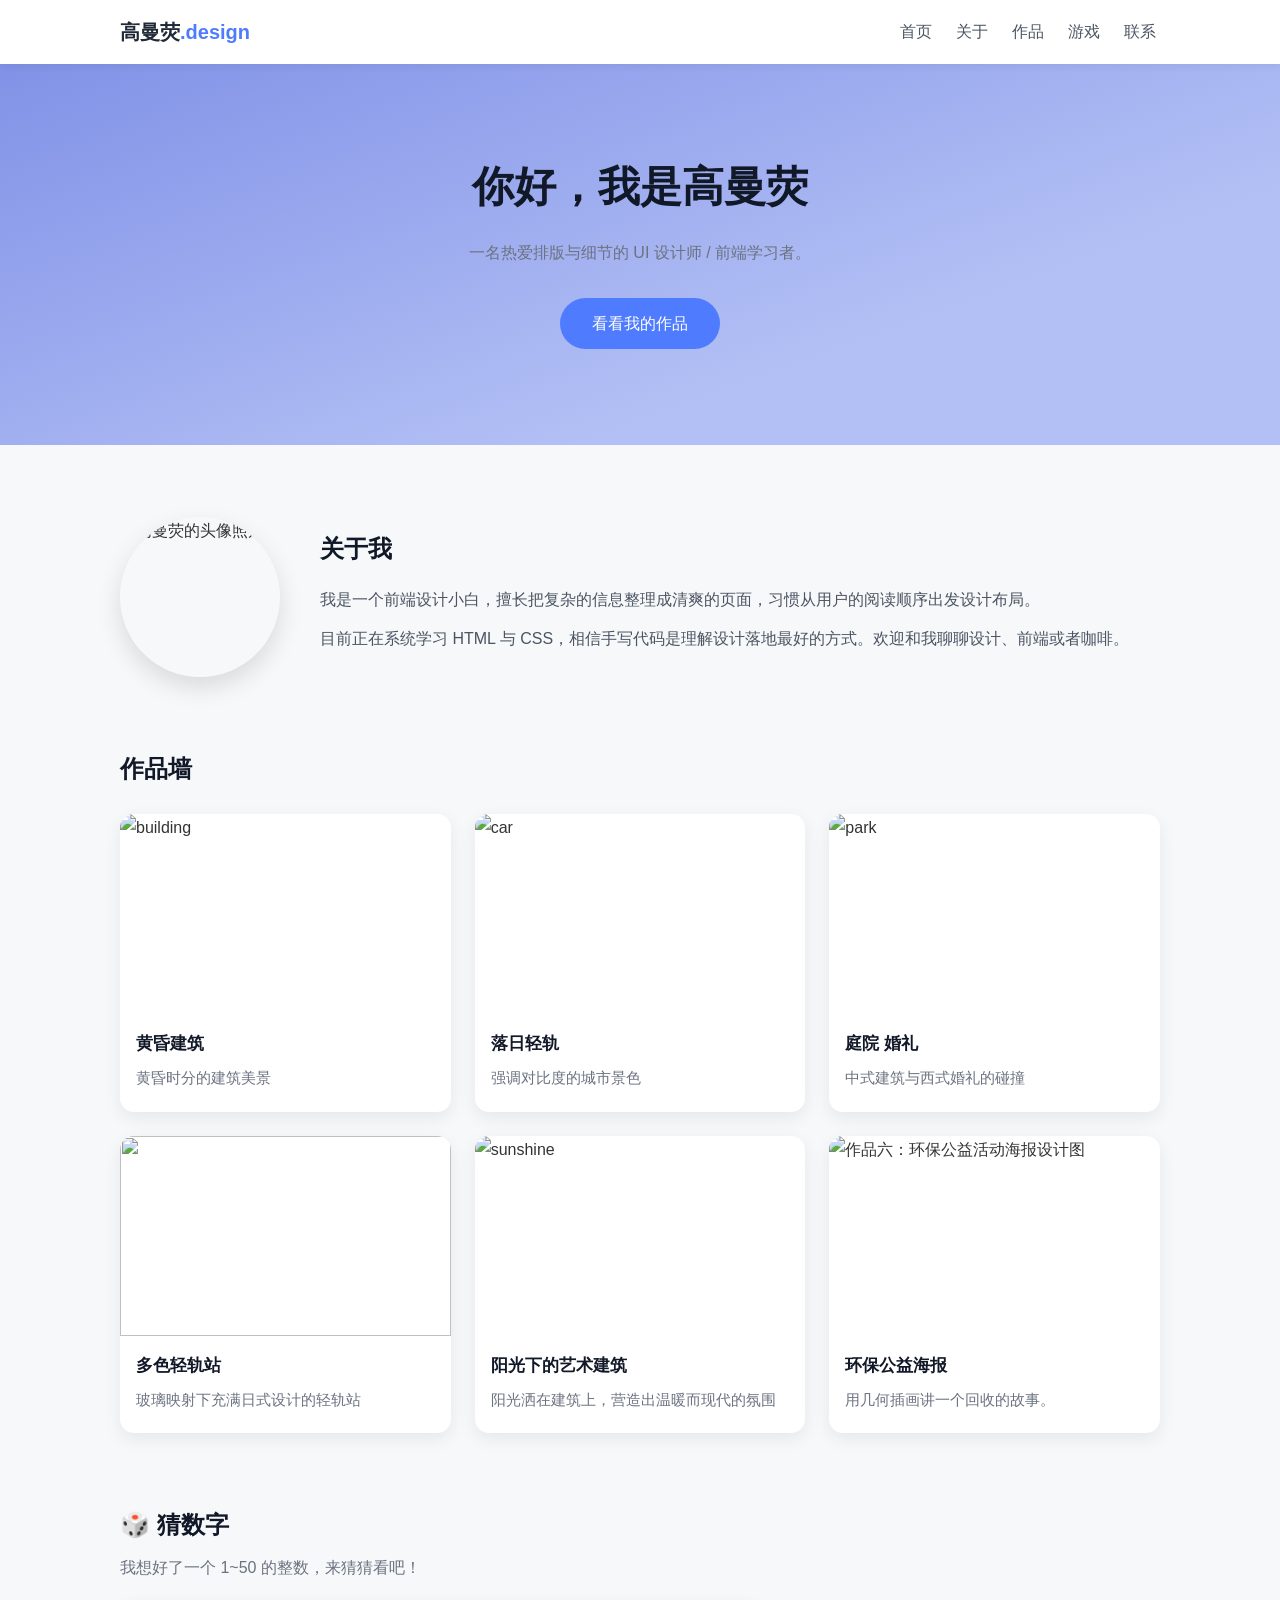
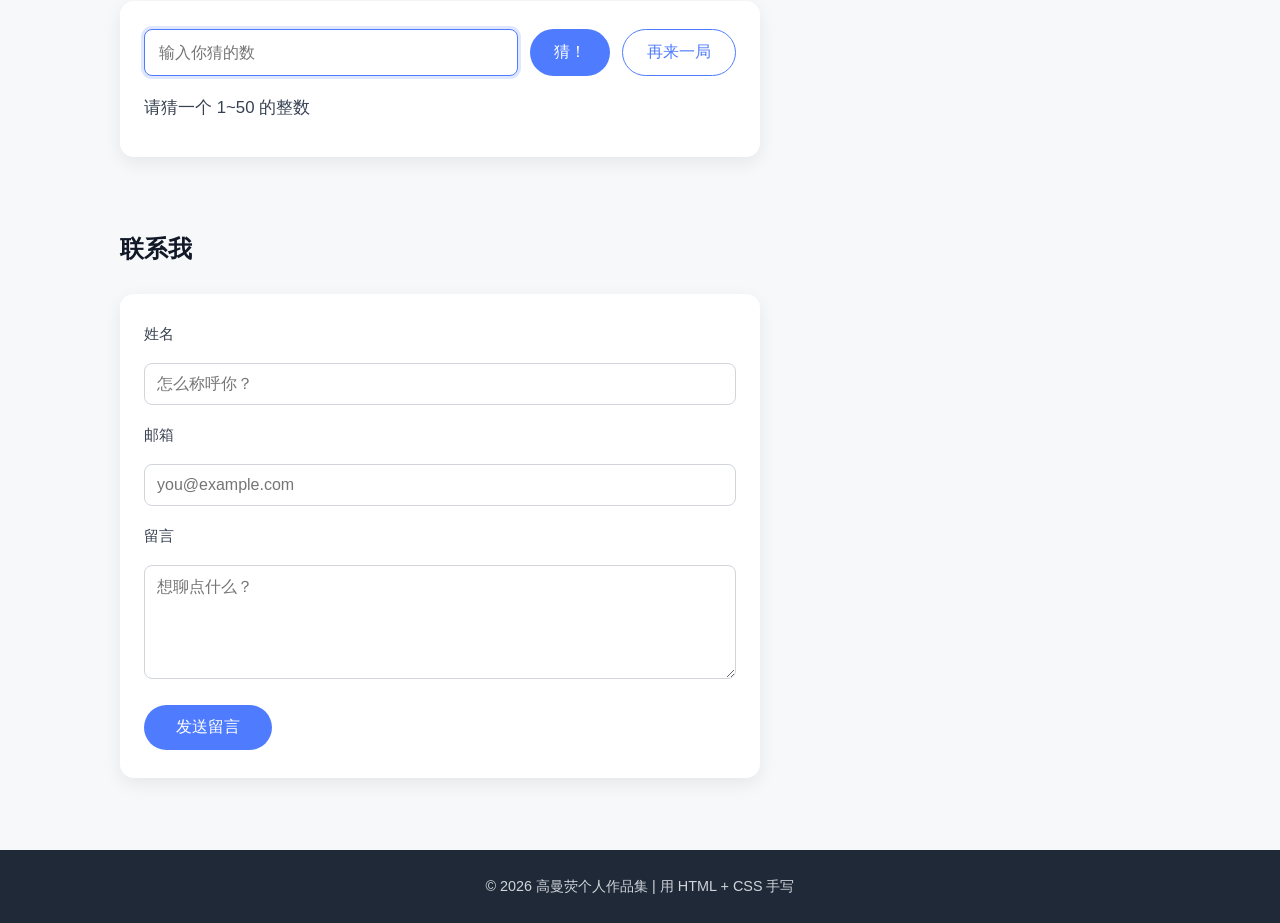
==== index.html @ 04b91e7d "新增猜数游戏" ====
<!DOCTYPE html>
<html lang="zh-CN">
<head>
  <meta charset="UTF-8">
  <meta name="viewport" content="width=device-width, initial-scale=1">
  <title>高曼荧的个人作品集</title>
  <link rel="stylesheet" href="style.css">
</head>
<body>
  <header class="site-header">
    <nav class="nav container">
      <a class="logo" href="#home">高曼荧<span>.design</span></a>

      <ul class="nav-menu">
        <li><a href="#home">首页</a></li>
        <li><a href="#about">关于</a></li>
        <li><a href="#works">作品</a></li>
        <li><a href="#game">游戏</a></li>
        <li><a href="#contact">联系</a></li>
      </ul>
    </nav>
  </header>

  <main>

    <section id="home" class="hero">
      <h1>你好，我是高曼荧</h1>
      <p>一名热爱排版与细节的 UI 设计师 / 前端学习者。</p>
      <a class="btn" href="#works">看看我的作品</a>
    </section>

    <section id="about" class="about container">
      <img class="avatar" src="https://picsum.photos/seed/avatar/320/320" alt="高曼荧的头像照片">
      <article class="about-text">
        <h2>关于我</h2>
        <p>我是一个前端设计小白，擅长把复杂的信息整理成清爽的页面，习惯从用户的阅读顺序出发设计布局。</p>
        <p>目前正在系统学习 HTML 与 CSS，相信手写代码是理解设计落地最好的方式。欢迎和我聊聊设计、前端或者咖啡。</p>
      </article>
    </section>

    <section id="works" class="works container">
      <h2>作品墙</h2>
      <ul class="works-grid">
        <li>
          <article class="card">
            <img src="img/building.jpg" alt="building">
            <h3>黄昏建筑</h3>
            <p>黄昏时分的建筑美景</p>
          </article>
        </li>
        <li>
          <article class="card">
            <img src="img/car.jpg" alt="car">
            <h3>落日轻轨</h3>
            <p>强调对比度的城市景色</p>
          </article>
        </li>
        <li>
          <article class="card">
            <img src="img/park.jpg" alt="park">
            <h3>庭院 婚礼</h3>
            <p>中式建筑与西式婚礼的碰撞</p>
          </article>
        </li>
        <li>
          <article class="card">
            <img src="img/station.jpg" alt="">
            <h3>多色轻轨站</h3>
            <p>玻璃映射下充满日式设计的轻轨站</p>
          </article>
        </li>
        <li>
          <article class="card">
            <img src="img/sunshine.jpg" alt="sunshine">
            <h3>阳光下的艺术建筑</h3>
            <p>阳光洒在建筑上，营造出温暖而现代的氛围</p>
          </article>
        </li>
        <li>
          <article class="card">
            <img src="https://picsum.photos/seed/works6/600/400" alt="作品六：环保公益活动海报设计图">
            <h3>环保公益海报</h3>
            <p>用几何插画讲一个回收的故事。</p>
          </article>
        </li>
      </ul>
    </section>


    <section id="game" class="game container">
      <h2>🎲 猜数字</h2>
      <p class="game-desc">我想好了一个 1~50 的整数，来猜猜看吧！</p>
      <div class="game-box">
        <div class="game-input-row">
          <input id="guess" type="number" min="1" max="50" placeholder="输入你猜的数">
          <button id="btn" class="btn" type="button">猜！</button>
          <button id="reset" class="btn btn-ghost" type="button">再来一局</button>
        </div>
        <p id="msg" class="game-msg">请猜一个 1~50 的整数</p>
        <p id="tries" class="game-tries"></p>
      </div>
    </section>

    <section id="contact" class="contact container">
      <h2>联系我</h2>
      <form class="contact-form" action="#" method="post">
        <div class="form-item">
          <label for="name">姓名</label>
          <input type="text" id="name" name="name" placeholder="怎么称呼你？">
        </div>
        <div class="form-item">
          <label for="email">邮箱</label>
          <input type="email" id="email" name="email" placeholder="you@example.com">
        </div>
        <div class="form-item">
          <label for="message">留言</label>
          <textarea id="message" name="message" rows="5" placeholder="想聊点什么？"></textarea>
        </div>
        <button type="submit" class="btn">发送留言</button>
      </form>
    </section>

  </main>
  <footer class="site-footer">
    <p>© 2026 高曼荧个人作品集 | 用 HTML + CSS 手写</p>
  </footer>


  <script>
    (function () {
      const guessEl = document.getElementById("guess");
      const btn = document.getElementById("btn");
      const resetBtn = document.getElementById("reset");
      const msgEl = document.getElementById("msg");
      const triesEl = document.getElementById("tries");

      let answer, tries, gameOver;

      function newGame() {
        answer = Math.floor(Math.random() * 50) + 1;
        tries = 0;
        gameOver = false;
        msgEl.textContent = "请猜一个 1~50 的整数";
        msgEl.className = "game-msg";
        triesEl.textContent = "";
        guessEl.value = "";
        guessEl.disabled = false;
        btn.disabled = false;
        guessEl.focus();
      }

      function check() {
        if (gameOver) return;
        const raw = guessEl.value.trim();
        const guess = Number(raw);
        if (raw === "" || !Number.isInteger(guess) || guess < 1 || guess > 50) {
          msgEl.textContent = "⚠️ 请输入 1~50 的整数哦";
          msgEl.className = "game-msg is-warn";
          return;
        }
        tries++;
        if (guess === answer) {
          msgEl.textContent = `🎉 猜对了！答案就是 ${answer}，共用 ${tries} 次`;
          msgEl.className = "game-msg is-win";
          gameOver = true;
          guessEl.disabled = true;
          btn.disabled = true;
        } else if (guess > answer) {
          msgEl.textContent = "大了，往小猜 👇";
          msgEl.className = "game-msg";
        } else {
          msgEl.textContent = "小了，往大猜 👆";
          msgEl.className = "game-msg";
        }
        triesEl.textContent = `已猜 ${tries} 次`;
        guessEl.select();
      }

      btn.addEventListener("click", check);
      resetBtn.addEventListener("click", newGame);
      guessEl.addEventListener("keydown", (e) => {
        if (e.key === "Enter") check();
      });

      newGame();
    })();
  </script>

</body>
</html>
---- style.css ----
* {
  margin: 0;
  padding: 0;
  box-sizing: border-box;
}

html {
  scroll-behavior: smooth;
  scroll-padding-top: 76px;
}

body {
  font-family: "PingFang SC", "Microsoft YaHei", sans-serif;
  line-height: 1.7;
  color: #333;
  background: #f7f8fa;
  overflow-x: hidden;
}

img {
  max-width: 100%;
  display: block;
}

ul {
  list-style: none;
}

a {
  color: inherit;
  text-decoration: none;
}

.container {
  max-width: 1080px;
  margin: 0 auto;
  padding: 0 20px;
}

.site-header {
  position: sticky;
  top: 0;
  z-index: 10;
  background: #fff;
  box-shadow: 0 2px 8px rgba(0, 0, 0, 0.06);
}

.nav {
  display: flex;
  justify-content: space-between;
  align-items: center;
  min-height: 64px;
  gap: 16px;
  flex-wrap: wrap;
}

.logo {
  font-size: 1.25rem;
  font-weight: 700;
  color: #1f2937;
}

.logo span {
  color: #4f7cff;
}

.nav-menu {
  display: flex;
  flex-wrap: wrap;
  gap: 16px;
}

.nav-menu a {
  display: inline-block;
  padding: 6px 4px;
  color: #4b5563;
  transition: color 0.25s ease;
}

.nav-menu a:hover,
.nav-menu a:focus-visible {
  color: #4f7cff;
}

.hero {
  text-align: center;
  padding: 88px 20px 96px;
  background: linear-gradient(160deg, #8192e7 0%, #b3c0f5 70%);
}

.hero h1 {
  font-size: 2rem;
  color: #111827;
  margin-bottom: 16px;
}

.hero p {
  color: #6b7280;
  margin-bottom: 32px;
}

.btn {
  display: inline-block;
  padding: 12px 32px;
  border: 0;
  border-radius: 999px;
  background: #4f7cff;
  color: #fff;
  font-size: 1rem;
  cursor: pointer;
  transition: background-color 0.25s ease, transform 0.25s ease;
}

.btn:hover {
  background: #3b63e8;
  transform: translateY(-2px);
}

.about {
  display: flex;
  flex-direction: column; 
  align-items: center;
  gap: 28px;
  padding-top: 72px;
  padding-bottom: 24px;
}

.avatar {
  width: 160px;
  height: 160px;
  border-radius: 50%;
  object-fit: cover;
  box-shadow: 0 10px 24px rgba(0, 0, 0, 0.12);
}

.about-text h2 {
  font-size: 1.5rem;
  margin-bottom: 16px;
  color: #111827;
}

.about-text p {
  color: #4b5563;
  margin-bottom: 12px;
}

.works {
  padding-top: 48px;
  padding-bottom: 24px;
}

.works h2 {
  font-size: 1.5rem;
  margin-bottom: 24px;
  color: #111827;
}

.works-grid {
  display: grid;
  grid-template-columns: 1fr;
  gap: 24px;
}

.card {
  background: #fff;
  border-radius: 14px;
  overflow: hidden;
  box-shadow: 0 6px 18px rgba(0, 0, 0, 0.07);
  transition: transform 0.25s ease, box-shadow 0.25s ease;
}

.card:hover {
  transform: translateY(-4px);
  box-shadow: 0 14px 28px rgba(0, 0, 0, 0.12);
}

.card img {
  width: 100%;
  height: 200px;
  object-fit: cover;
}

.card h3 {
  font-size: 1.05rem;
  margin: 16px 16px 8px;
  color: #111827;
}

.card p {
  margin: 0 16px 20px;
  font-size: 0.925rem;
  color: #6b7280;
}

body.greeting-page {
  background-color: #f0f4f8;
  font-family: "Microsoft YaHei", sans-serif; 
  display: flex;             
  justify-content: center;   
  align-items: center;       
  height: 100vh;             
  margin: 0;                 
}

.greeting-container {
  background-color: transparent; 
  padding: 20px; 
  box-shadow: none;  
  text-align: center; 
  display: flex;
  flex-direction: column;
  align-items: center;
  width: 90%; 
  max-width: 500px; 
}

#greeting {
  color: #2c3e50;
  font-size: 32px;
  margin: 0 0 16px 0;       
}

#tip {
  color: #606f7b;
  font-size: 18px;
  margin: 0 0 30px 0; 
  padding: 10px 20px;
  background-color: #f8fafc;
  border-radius: 8px;
}

.jump-btn {
  display: inline-block;
  background-color: #3b82f6; 
  color: #ffffff;
  text-decoration: none;    
  font-size: 16px;
  padding: 12px 28px;
  border-radius: 30px;       
  transition: all 0.3s ease;
  box-shadow: 0 4px 12px rgba(59, 130, 246, 0.3);
}

.jump-btn:hover {
  background-color: #2563eb;
  transform: translateY(-2px); 
  box-shadow: 0 6px 16px rgba(59, 130, 246, 0.4);
}

@media (min-width: 640px) {
  .works-grid {
    grid-template-columns: repeat(2, 1fr);
  }

  .about {
    flex-direction: row;
    text-align: left;
    gap: 40px;
  }

  .hero h1 {
    font-size: 2.6rem;
  }
}

@media (min-width: 960px) {
  .works-grid {
    grid-template-columns: repeat(3, 1fr);
  }
}

.contact {
  padding-top: 48px;
  padding-bottom: 72px;
}

.contact h2 {
  font-size: 1.5rem;
  margin-bottom: 24px;
  color: #111827;
}

.contact-form {
  max-width: 640px;
  background: #fff;
  padding: 28px 24px;
  border-radius: 14px;
  box-shadow: 0 6px 18px rgba(0, 0, 0, 0.07);
}

.form-item {
  margin-bottom: 18px;
}

.form-item label {
  display: block;
  margin-bottom: 16px;
  font-size: 0.925rem;
  color: #374151;
}

.form-item input,
.form-item textarea {
  width: 100%;
  padding: 11px 12px;
  border: 1px solid #d1d5db;
  border-radius: 8px;
  font-size: 1rem;
  font-family: inherit;
  color: #111827;
  background: #fff;
}

.form-item input:focus,
.form-item textarea:focus {
  outline: none;
  border-color: #4f7cff;
  box-shadow: 0 0 0 3px rgba(79, 124, 255, 0.18);
}

.site-footer {
  background: #1f2937;
  color: #d1d5db;
  text-align: center;
  padding: 24px 20px;
  font-size: 0.9rem;
}

/* ---------- 猜数字游戏 ---------- */
.game {
  padding-top: 48px;
  padding-bottom: 24px;
}

.game h2 {
  font-size: 1.5rem;
  margin-bottom: 8px;
  color: #111827;
}

.game-desc {
  color: #6b7280;
  margin-bottom: 20px;
}

.game-box {
  max-width: 640px;
  background: #fff;
  padding: 28px 24px;
  border-radius: 14px;
  box-shadow: 0 6px 18px rgba(0, 0, 0, 0.07);
}

.game-input-row {
  display: flex;
  flex-wrap: wrap;
  gap: 12px;
}

#guess {
  flex: 1 1 180px;
  padding: 12px 14px;
  border: 1px solid #d1d5db;
  border-radius: 8px;
  font-size: 1rem;
  font-family: inherit;
  color: #111827;
  background: #fff;
}

#guess:focus {
  outline: none;
  border-color: #4f7cff;
  box-shadow: 0 0 0 3px rgba(79, 124, 255, 0.18);
}

#guess:disabled {
  background: #f3f4f6;
  color: #9ca3af;
}

.game .btn {
  padding: 12px 24px;
}

.btn-ghost {
  background: #fff;
  color: #4f7cff;
  border: 1px solid #4f7cff;
}

.btn-ghost:hover {
  background: #eef2ff;
  color: #3b63e8;
}

.btn:disabled {
  opacity: 0.5;
  cursor: not-allowed;
  transform: none;
}

.game-msg {
  margin-top: 18px;
  font-size: 1.05rem;
  color: #374151;
}

.game-msg.is-win {
  color: #16a34a;
  font-weight: 700;
}

.game-msg.is-warn {
  color: #d97706;
}

.game-tries {
  margin-top: 6px;
  font-size: 0.9rem;
  color: #9ca3af;
}

/* ---------- 隐藏数字输入框的上下箭头 ---------- */
#guess::-webkit-outer-spin-button,
#guess::-webkit-inner-spin-button {
  -webkit-appearance: none;
  margin: 0;
}

#guess {
  -moz-appearance: textfield;
  appearance: textfield;
}
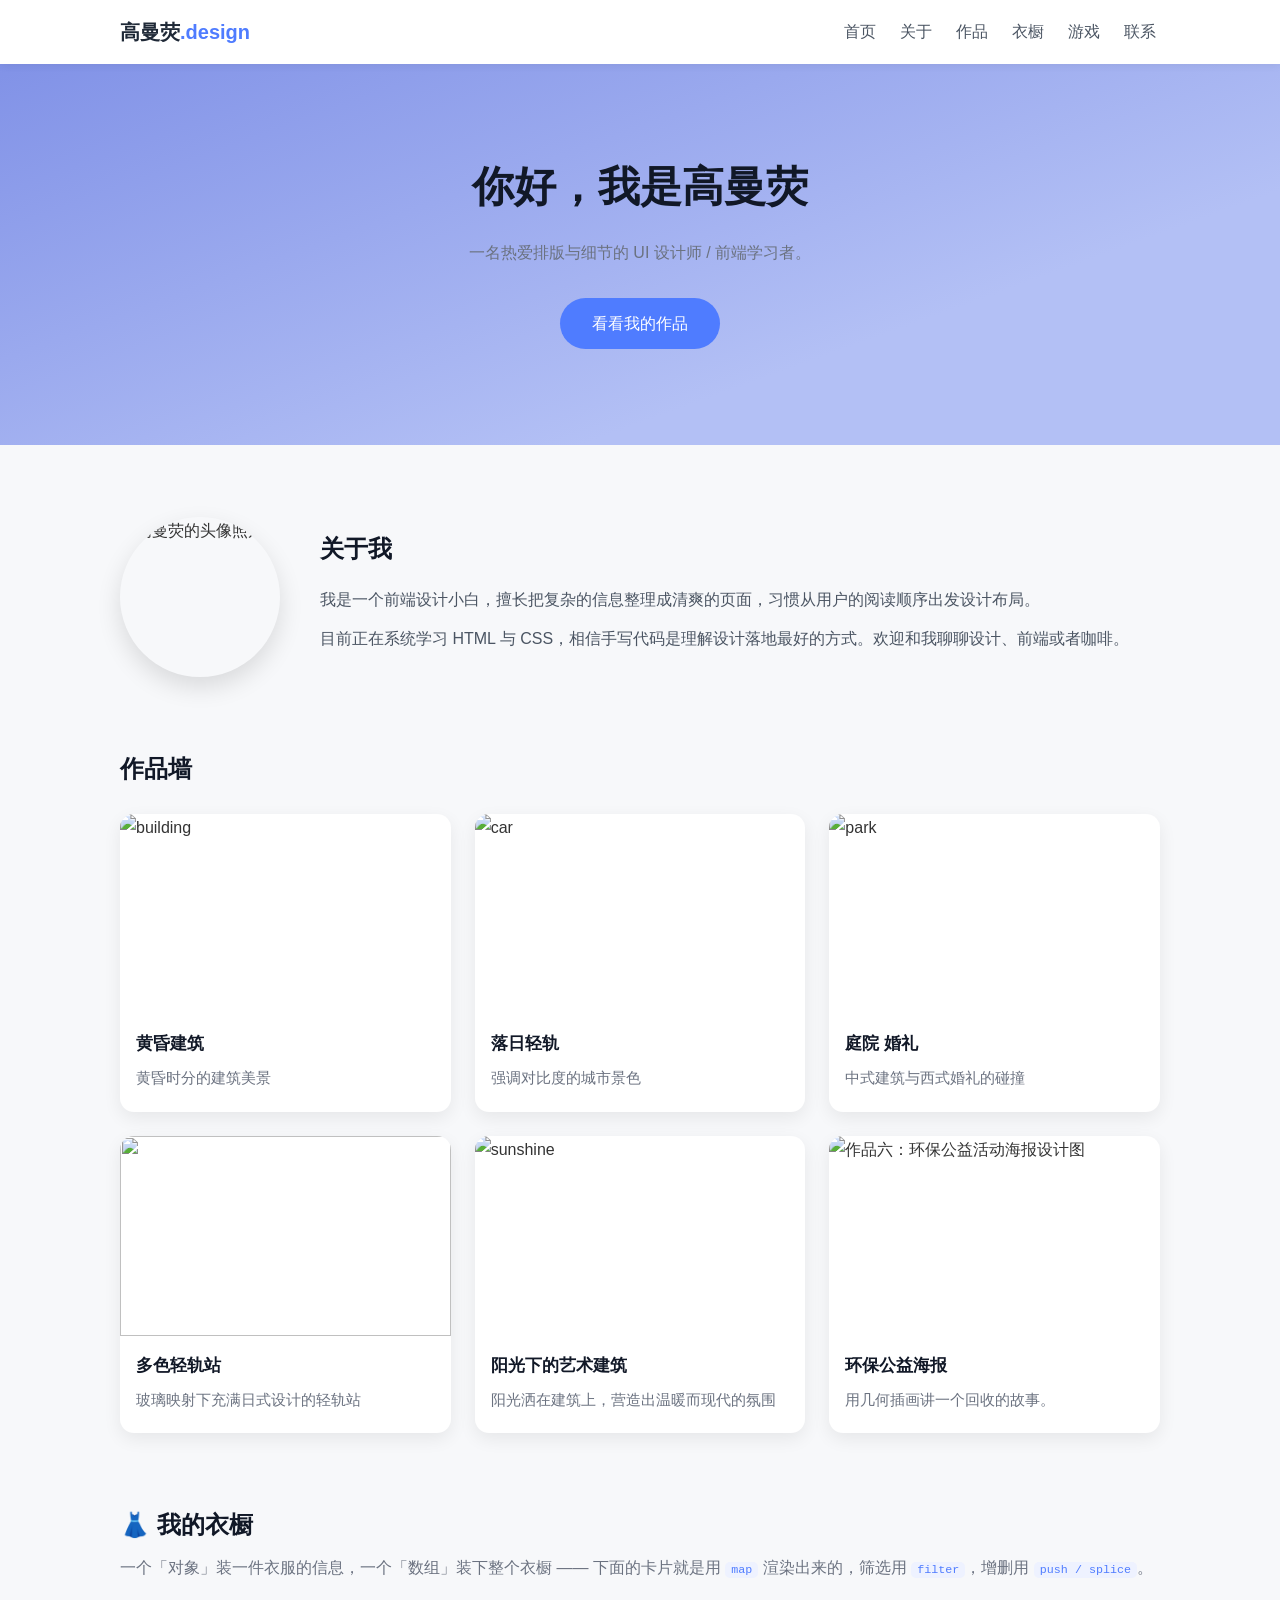
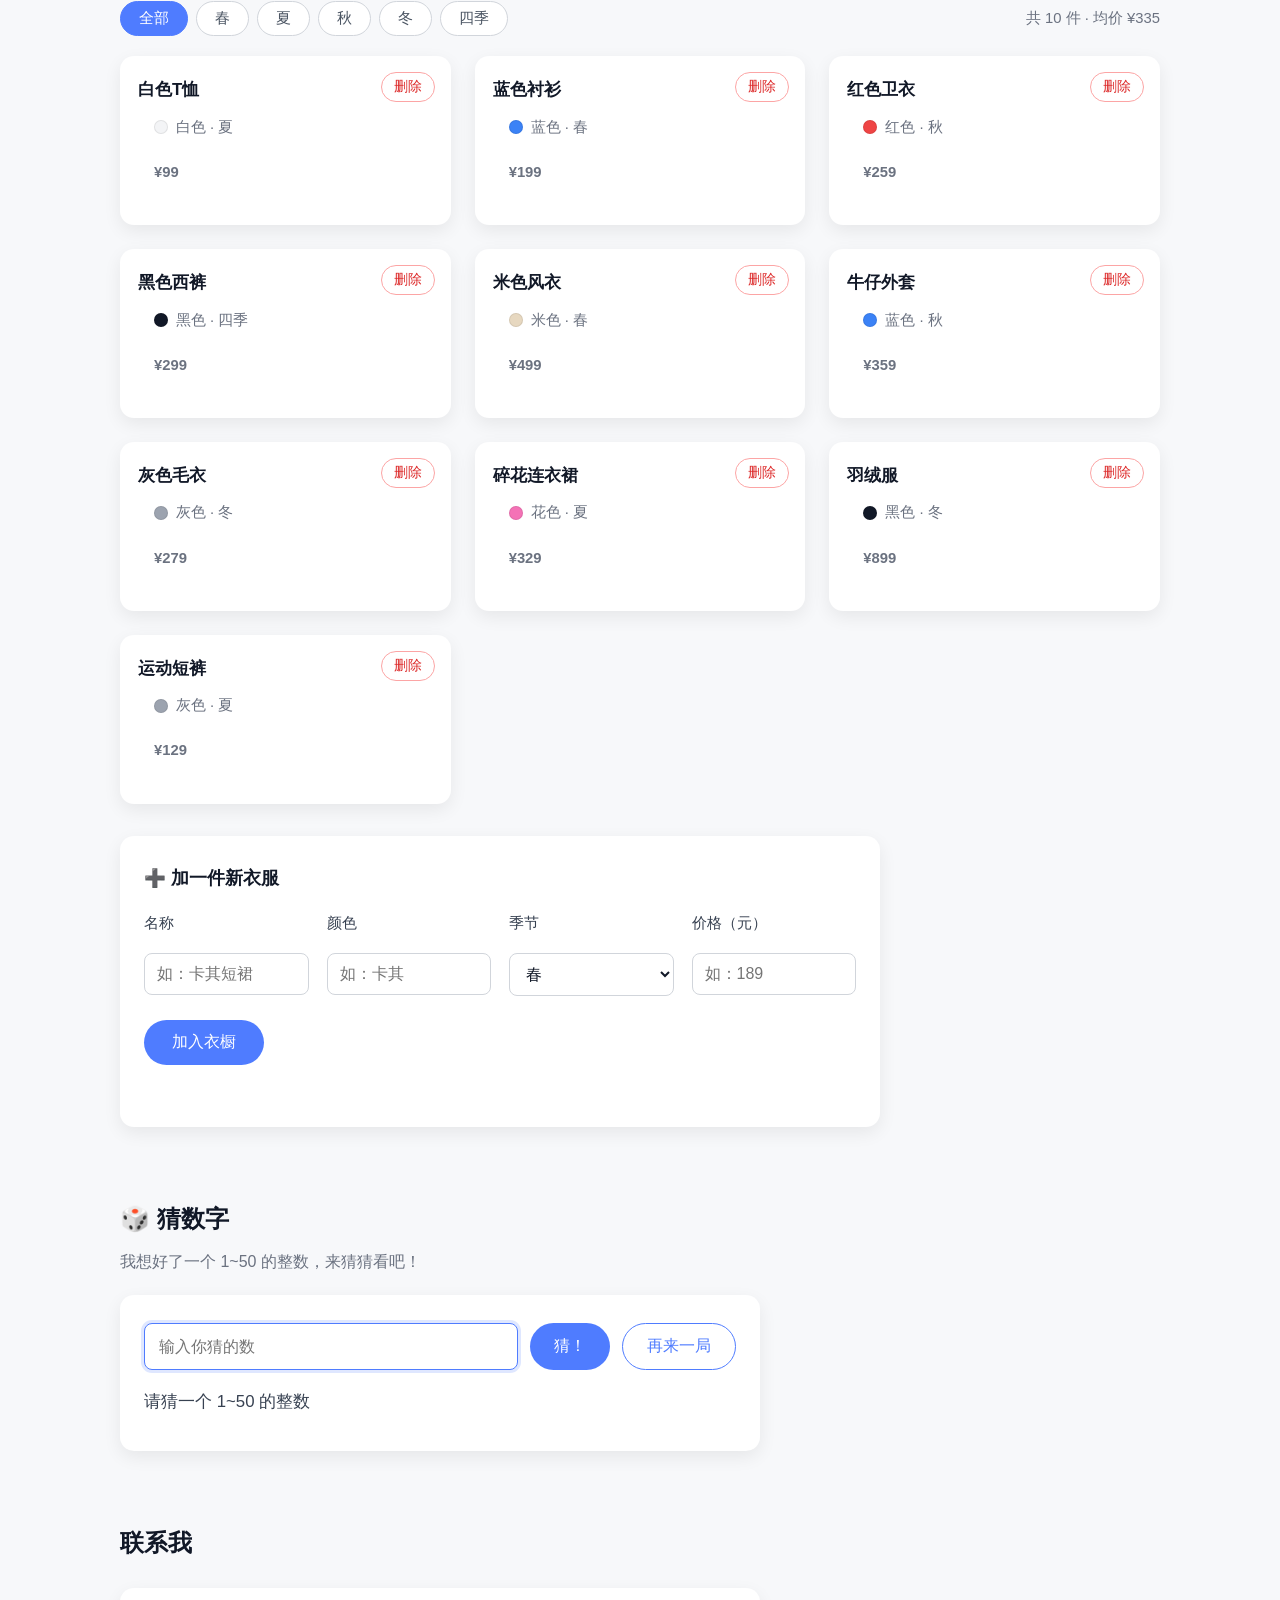
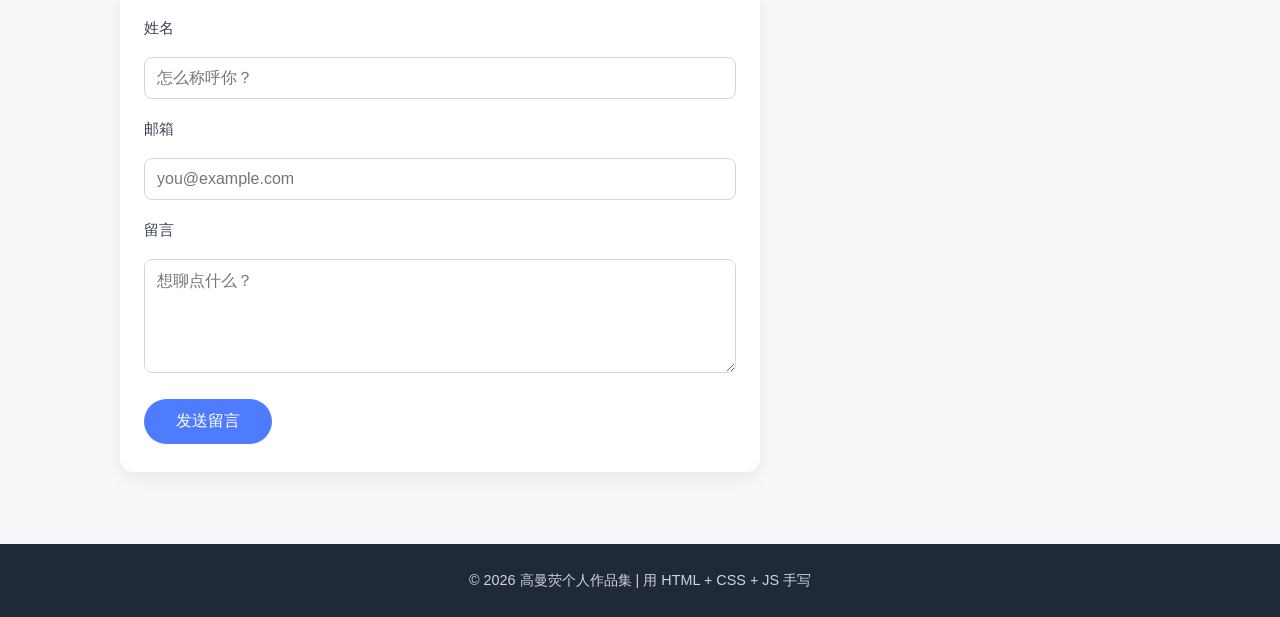
==== commit 69e05b1d: "第15天：新增基于数组知识的衣橱管理" ====
--- a/index.html
+++ b/index.html
@@ -15,6 +15,7 @@
         <li><a href="#home">首页</a></li>
         <li><a href="#about">关于</a></li>
         <li><a href="#works">作品</a></li>
+        <li><a href="#wardrobe">衣橱</a></li>
         <li><a href="#game">游戏</a></li>
         <li><a href="#contact">联系</a></li>
       </ul>
@@ -86,6 +87,62 @@
       </ul>
     </section>
 
+    <section id="wardrobe" class="wardrobe container">
+      <h2>👗 我的衣橱</h2>
+      <p class="wardrobe-desc">
+        一个「对象」装一件衣服的信息，一个「数组」装下整个衣橱 —— 下面的卡片就是用
+        <code>map</code> 渲染出来的，筛选用 <code>filter</code>，增删用 <code>push / splice</code>。
+      </p>
+
+      <!-- 筛选按钮（filter） -->
+      <div class="wardrobe-toolbar">
+        <div class="wardrobe-filters" id="wardrobeFilters">
+          <button class="chip is-active" type="button" data-season="全部">全部</button>
+          <button class="chip" type="button" data-season="春">春</button>
+          <button class="chip" type="button" data-season="夏">夏</button>
+          <button class="chip" type="button" data-season="秋">秋</button>
+          <button class="chip" type="button" data-season="冬">冬</button>
+          <button class="chip" type="button" data-season="四季">四季</button>
+        </div>
+        <p class="wardrobe-stats" id="wardrobeStats"></p>
+      </div>
+
+      <!-- 衣服卡片（map 渲染） -->
+      <ul class="wardrobe-grid" id="wardrobeGrid"></ul>
+
+      <!-- 新增衣服（push） -->
+      <form class="wardrobe-form" id="wardrobeForm">
+        <h3>➕ 加一件新衣服</h3>
+        <div class="wardrobe-form-row">
+          <div class="form-item">
+            <label for="clothName">名称</label>
+            <input type="text" id="clothName" placeholder="如：卡其短裙" required>
+          </div>
+          <div class="form-item">
+            <label for="clothColor">颜色</label>
+            <input type="text" id="clothColor" placeholder="如：卡其" required>
+          </div>
+          <div class="form-item">
+            <label for="clothSeason">季节</label>
+            <select id="clothSeason">
+              <option value="春">春</option>
+              <option value="夏">夏</option>
+              <option value="秋">秋</option>
+              <option value="冬">冬</option>
+              <option value="四季">四季</option>
+            </select>
+          </div>
+          <div class="form-item">
+            <label for="clothPrice">价格（元）</label>
+            <input type="number" id="clothPrice" min="0" placeholder="如：189" required>
+          </div>
+        </div>
+        <div class="wardrobe-form-actions">
+          <button type="submit" class="btn">加入衣橱</button>
+        </div>
+        <p class="wardrobe-tip" id="wardrobeTip"></p>
+      </form>
+    </section>
 
     <section id="game" class="game container">
       <h2>🎲 猜数字</h2>
@@ -122,7 +179,7 @@
 
   </main>
   <footer class="site-footer">
-    <p>© 2026 高曼荧个人作品集 | 用 HTML + CSS 手写</p>
+    <p>© 2026 高曼荧个人作品集 | 用 HTML + CSS + JS 手写</p>
   </footer>
 
 
@@ -186,5 +243,133 @@
     })();
   </script>
 
+
+  <script>
+    (function () {
+      const wardrobe = [
+        { id: 1, name: "白色T恤",   color: "白色", season: "夏", price: 99  },
+        { id: 2, name: "蓝色衬衫",   color: "蓝色", season: "春", price: 199 },
+        { id: 3, name: "红色卫衣",   color: "红色", season: "秋", price: 259 },
+        { id: 4, name: "黑色西裤",   color: "黑色", season: "四季", price: 299 },
+        { id: 5, name: "米色风衣",   color: "米色", season: "春", price: 499 },
+        { id: 6, name: "牛仔外套",   color: "蓝色", season: "秋", price: 359 },
+        { id: 7, name: "灰色毛衣",   color: "灰色", season: "冬", price: 279 },
+        { id: 8, name: "碎花连衣裙", color: "花色", season: "夏", price: 329 },
+        { id: 9, name: "羽绒服",     color: "黑色", season: "冬", price: 899 },
+        { id: 10, name: "运动短裤",  color: "灰色", season: "夏", price: 129 }
+      ];
+
+      let nextId = 11;            
+      let currentSeason = "全部";  
+
+      const gridEl = document.getElementById("wardrobeGrid");
+      const statsEl = document.getElementById("wardrobeStats");
+      const tipEl = document.getElementById("wardrobeTip");
+      const filtersEl = document.getElementById("wardrobeFilters");
+      const formEl = document.getElementById("wardrobeForm");
+
+
+      function addCloth(item) {
+        wardrobe.push({
+          id: nextId++,
+          name: item.name,
+          color: item.color,
+          season: item.season,
+          price: item.price
+        });
+        render();
+      }
+
+      function removeCloth(id) {
+        const index = wardrobe.findIndex(item => item.id === id);
+        if (index !== -1) wardrobe.splice(index, 1);
+        render();
+      }
+
+      function findBySeason(season) {
+        if (season === "全部") return wardrobe;
+        return wardrobe.filter(item => item.season === season);
+      }
+
+      function render() {
+        const list = findBySeason(currentSeason);
+
+        gridEl.innerHTML = list.map(item => {
+          const { id, name, color, season, price } = item;
+          return `
+            <li>
+              <article class="card cloth-card">
+                <h3>${name}</h3>
+                <p class="cloth-meta">
+                  <span class="cloth-dot" style="background:${colorToHex(color)}"></span>
+                  ${color} · ${season}
+                </p>
+                <p class="cloth-price">¥${price}</p>
+                <button class="cloth-del" type="button" data-id="${id}">删除</button>
+              </article>
+            </li>`;
+        }).join("");
+
+        if (list.length === 0) {
+          gridEl.innerHTML = `<li class="cloth-empty">这个季节还没有衣服，下面加一件吧 👇</li>`;
+        }
+
+        let total = 0;
+        for (let i = 0; i < list.length; i++) {
+          total = total + list[i].price;
+        }
+        const avg = list.length ? Math.round(total / list.length) : 0;
+        statsEl.textContent = `共 ${list.length} 件 · 均价 ¥${avg}`;
+
+        const delBtns = gridEl.querySelectorAll(".cloth-del");
+        for (let i = 0; i < delBtns.length; i++) {
+          delBtns[i].addEventListener("click", function () {
+            removeCloth(Number(this.dataset.id));
+            tipEl.textContent = "🗑️ 已删掉一件（用了 findIndex + splice）";
+          });
+        }
+      }
+
+      function colorToHex(color) {
+        const map = {
+          "白色": "#f3f4f6", "黑色": "#111827", "蓝色": "#3b82f6", "红色": "#ef4444",
+          "灰色": "#9ca3af", "米色": "#e7d8c0", "花色": "#f472b6", "卡其": "#c2a878",
+          "绿色": "#22c55e", "黄色": "#facc15", "紫色": "#a855f7"
+        };
+        return map[color] || "#d1d5db";
+      }
+
+
+      const chips = filtersEl.querySelectorAll(".chip");
+      for (let i = 0; i < chips.length; i++) {
+        chips[i].addEventListener("click", function () {
+          currentSeason = this.dataset.season;
+          for (let j = 0; j < chips.length; j++) {
+            chips[j].classList.remove("is-active");
+          }
+          this.classList.add("is-active");
+          render();
+        });
+      }
+
+      formEl.addEventListener("submit", (e) => {
+        e.preventDefault();  
+        const name = document.getElementById("clothName").value.trim();
+        const color = document.getElementById("clothColor").value.trim();
+        const season = document.getElementById("clothSeason").value;
+        const price = Number(document.getElementById("clothPrice").value);
+        if (!name || !color || !Number.isFinite(price)) return;
+
+        addCloth({ name, color, season, price });
+        formEl.reset();
+        tipEl.textContent = "✅ 已加入衣橱（用了 push）";
+      });
+
+      render();
+
+      window.wardrobeApp = { wardrobe, addCloth, removeCloth, findBySeason };
+    })();
+  </script>
+
 </body>
 </html>
--- a/style.css
+++ b/style.css
@@ -421,7 +421,6 @@
   color: #9ca3af;
 }
 
-/* ---------- 隐藏数字输入框的上下箭头 ---------- */
 #guess::-webkit-outer-spin-button,
 #guess::-webkit-inner-spin-button {
   -webkit-appearance: none;
@@ -432,3 +431,220 @@
   -moz-appearance: textfield;
   appearance: textfield;
 }
+
+.wardrobe {
+  padding-top: 48px;
+  padding-bottom: 24px;
+}
+
+.wardrobe h2 {
+  font-size: 1.5rem;
+  margin-bottom: 8px;
+  color: #111827;
+}
+
+.wardrobe-desc {
+  color: #6b7280;
+  margin-bottom: 20px;
+}
+
+.wardrobe-desc code {
+  background: #eef2ff;
+  color: #4f7cff;
+  padding: 1px 6px;
+  border-radius: 5px;
+  font-size: 0.9em;
+}
+
+.wardrobe-toolbar {
+  display: flex;
+  flex-wrap: wrap;
+  align-items: center;
+  justify-content: space-between;
+  gap: 12px;
+  margin-bottom: 20px;
+}
+
+.wardrobe-filters {
+  display: flex;
+  flex-wrap: wrap;
+  gap: 8px;
+}
+
+.chip {
+  padding: 7px 18px;
+  border: 1px solid #d1d5db;
+  border-radius: 999px;
+  background: #fff;
+  color: #4b5563;
+  font-size: 0.925rem;
+  font-family: inherit;
+  cursor: pointer;
+  transition: all 0.2s ease;
+}
+
+.chip:hover {
+  border-color: #4f7cff;
+  color: #4f7cff;
+}
+
+.chip.is-active {
+  background: #4f7cff;
+  border-color: #4f7cff;
+  color: #fff;
+}
+
+.wardrobe-stats {
+  font-size: 0.925rem;
+  color: #6b7280;
+}
+
+.wardrobe-grid {
+  display: grid;
+  grid-template-columns: 1fr;
+  gap: 24px;
+  margin-bottom: 32px;
+}
+
+.cloth-card {
+  position: relative;
+  padding: 20px 18px;
+}
+
+.cloth-card h3 {
+  margin: 0 0 10px;
+  padding-right: 56px;
+}
+
+.cloth-meta {
+  display: flex;
+  align-items: center;
+  gap: 8px;
+  margin: 0 0 10px;
+  font-size: 0.925rem;
+  color: #6b7280;
+}
+
+.cloth-dot {
+  width: 14px;
+  height: 14px;
+  border-radius: 50%;
+  border: 1px solid rgba(0, 0, 0, 0.08);
+  display: inline-block;
+  flex-shrink: 0;
+}
+
+.cloth-price {
+  margin: 0;
+  font-size: 1.15rem;
+  font-weight: 700;
+  color: #4f7cff;
+}
+
+.cloth-del {
+  position: absolute;
+  top: 16px;
+  right: 16px;
+  padding: 5px 12px;
+  border: 1px solid #fca5a5;
+  border-radius: 999px;
+  background: #fff;
+  color: #dc2626;
+  font-size: 0.85rem;
+  font-family: inherit;
+  cursor: pointer;
+  transition: all 0.2s ease;
+}
+
+.cloth-del:hover {
+  background: #dc2626;
+  border-color: #dc2626;
+  color: #fff;
+}
+
+.cloth-empty {
+  grid-column: 1 / -1;
+  text-align: center;
+  padding: 32px 16px;
+  color: #9ca3af;
+  background: #fff;
+  border-radius: 14px;
+  box-shadow: 0 6px 18px rgba(0, 0, 0, 0.07);
+}
+
+.wardrobe-form {
+  max-width: 760px;
+  background: #fff;
+  padding: 28px 24px;
+  border-radius: 14px;
+  box-shadow: 0 6px 18px rgba(0, 0, 0, 0.07);
+}
+
+.wardrobe-form h3 {
+  font-size: 1.1rem;
+  margin-bottom: 18px;
+  color: #111827;
+}
+
+.wardrobe-form-row {
+  display: grid;
+  grid-template-columns: 1fr;
+  gap: 0 18px;
+}
+
+.wardrobe-form .form-item input,
+.wardrobe-form .form-item select {
+  width: 100%;
+  padding: 11px 12px;
+  border: 1px solid #d1d5db;
+  border-radius: 8px;
+  font-size: 1rem;
+  font-family: inherit;
+  color: #111827;
+  background: #fff;
+}
+
+.wardrobe-form .form-item select:focus,
+.wardrobe-form .form-item input:focus {
+  outline: none;
+  border-color: #4f7cff;
+  box-shadow: 0 0 0 3px rgba(79, 124, 255, 0.18);
+}
+
+.wardrobe-form-actions {
+  display: flex;
+  flex-wrap: wrap;
+  gap: 12px;
+  margin-top: 6px;
+}
+
+.wardrobe-form .btn {
+  padding: 12px 28px;
+}
+
+.wardrobe-tip {
+  margin-top: 14px;
+  min-height: 1.4em;
+  font-size: 0.925rem;
+  color: #16a34a;
+}
+
+@media (min-width: 640px) {
+  .wardrobe-grid {
+    grid-template-columns: repeat(2, 1fr);
+  }
+
+  .wardrobe-form-row {
+    grid-template-columns: repeat(2, 1fr);
+  }
+}
+
+@media (min-width: 960px) {
+  .wardrobe-grid {
+    grid-template-columns: repeat(3, 1fr);
+  }
+
+  .wardrobe-form-row {
+    grid-template-columns: repeat(4, 1fr);
+  }
+}
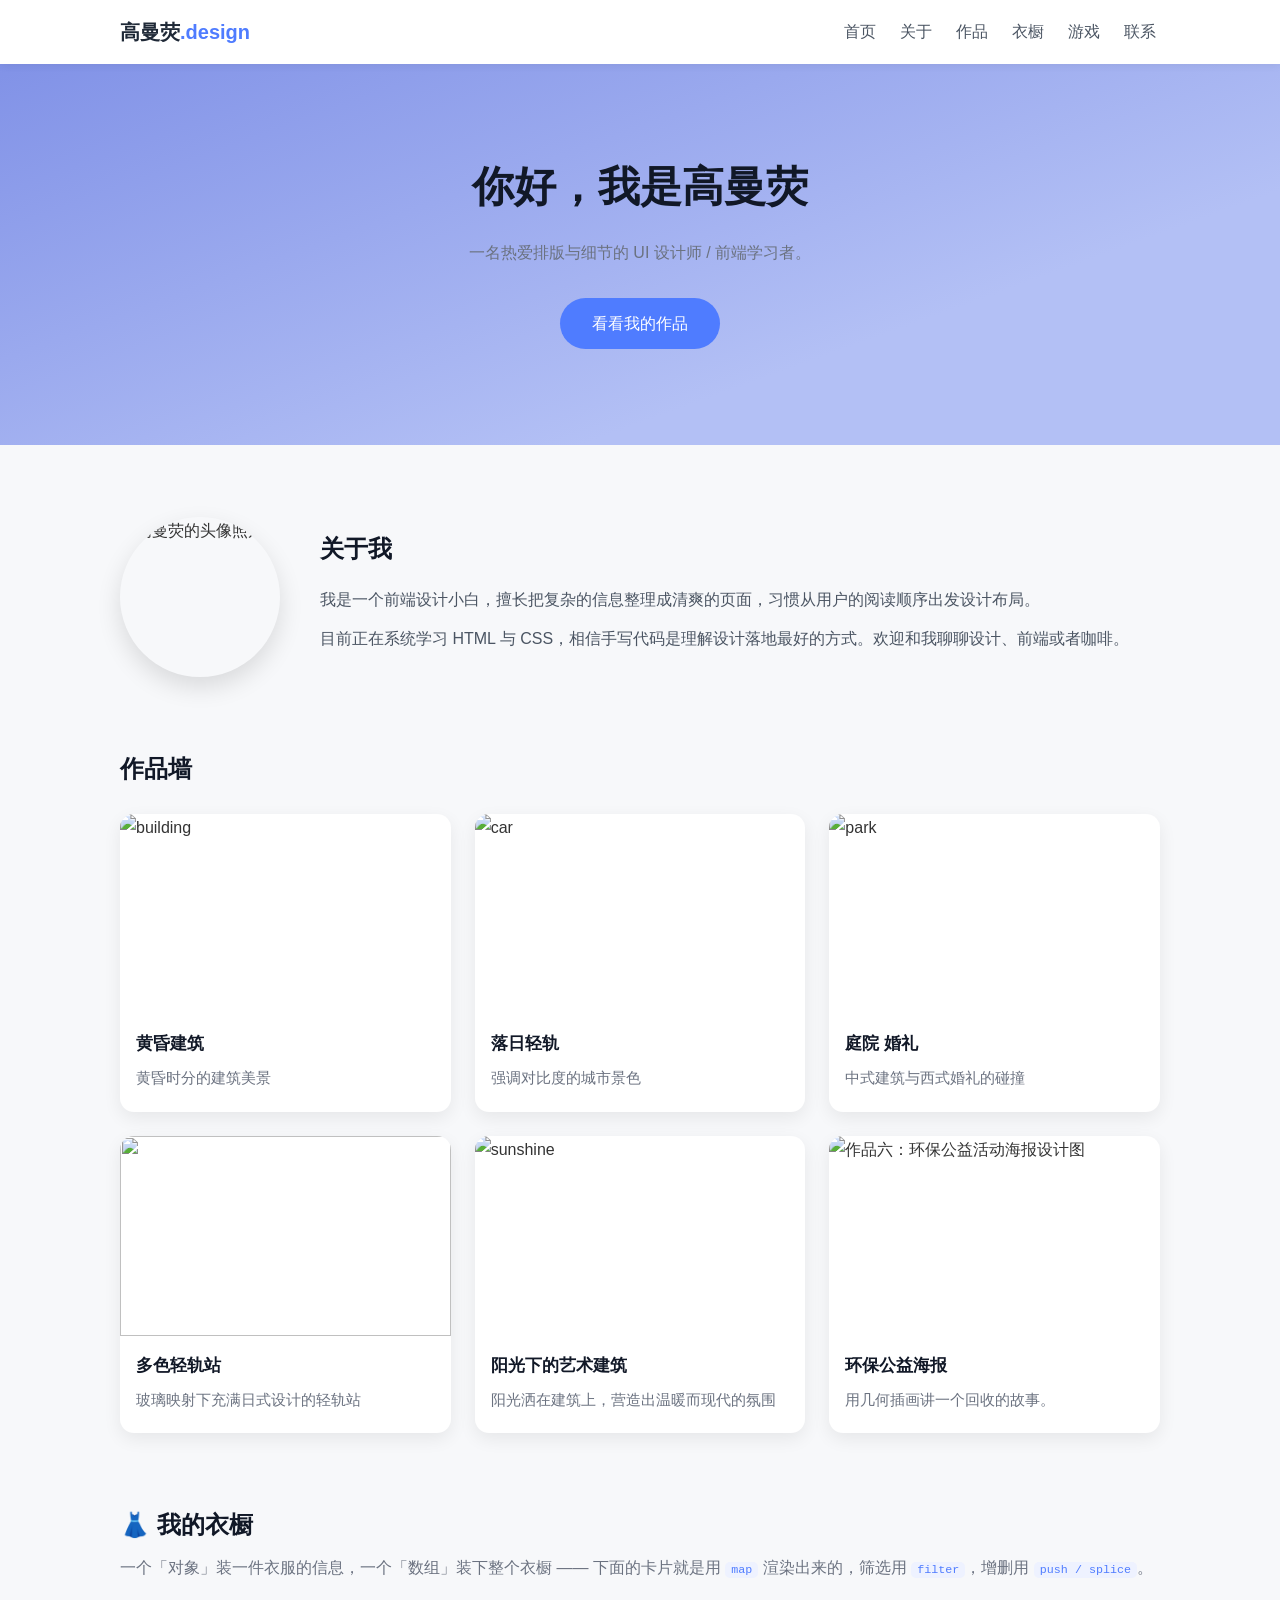
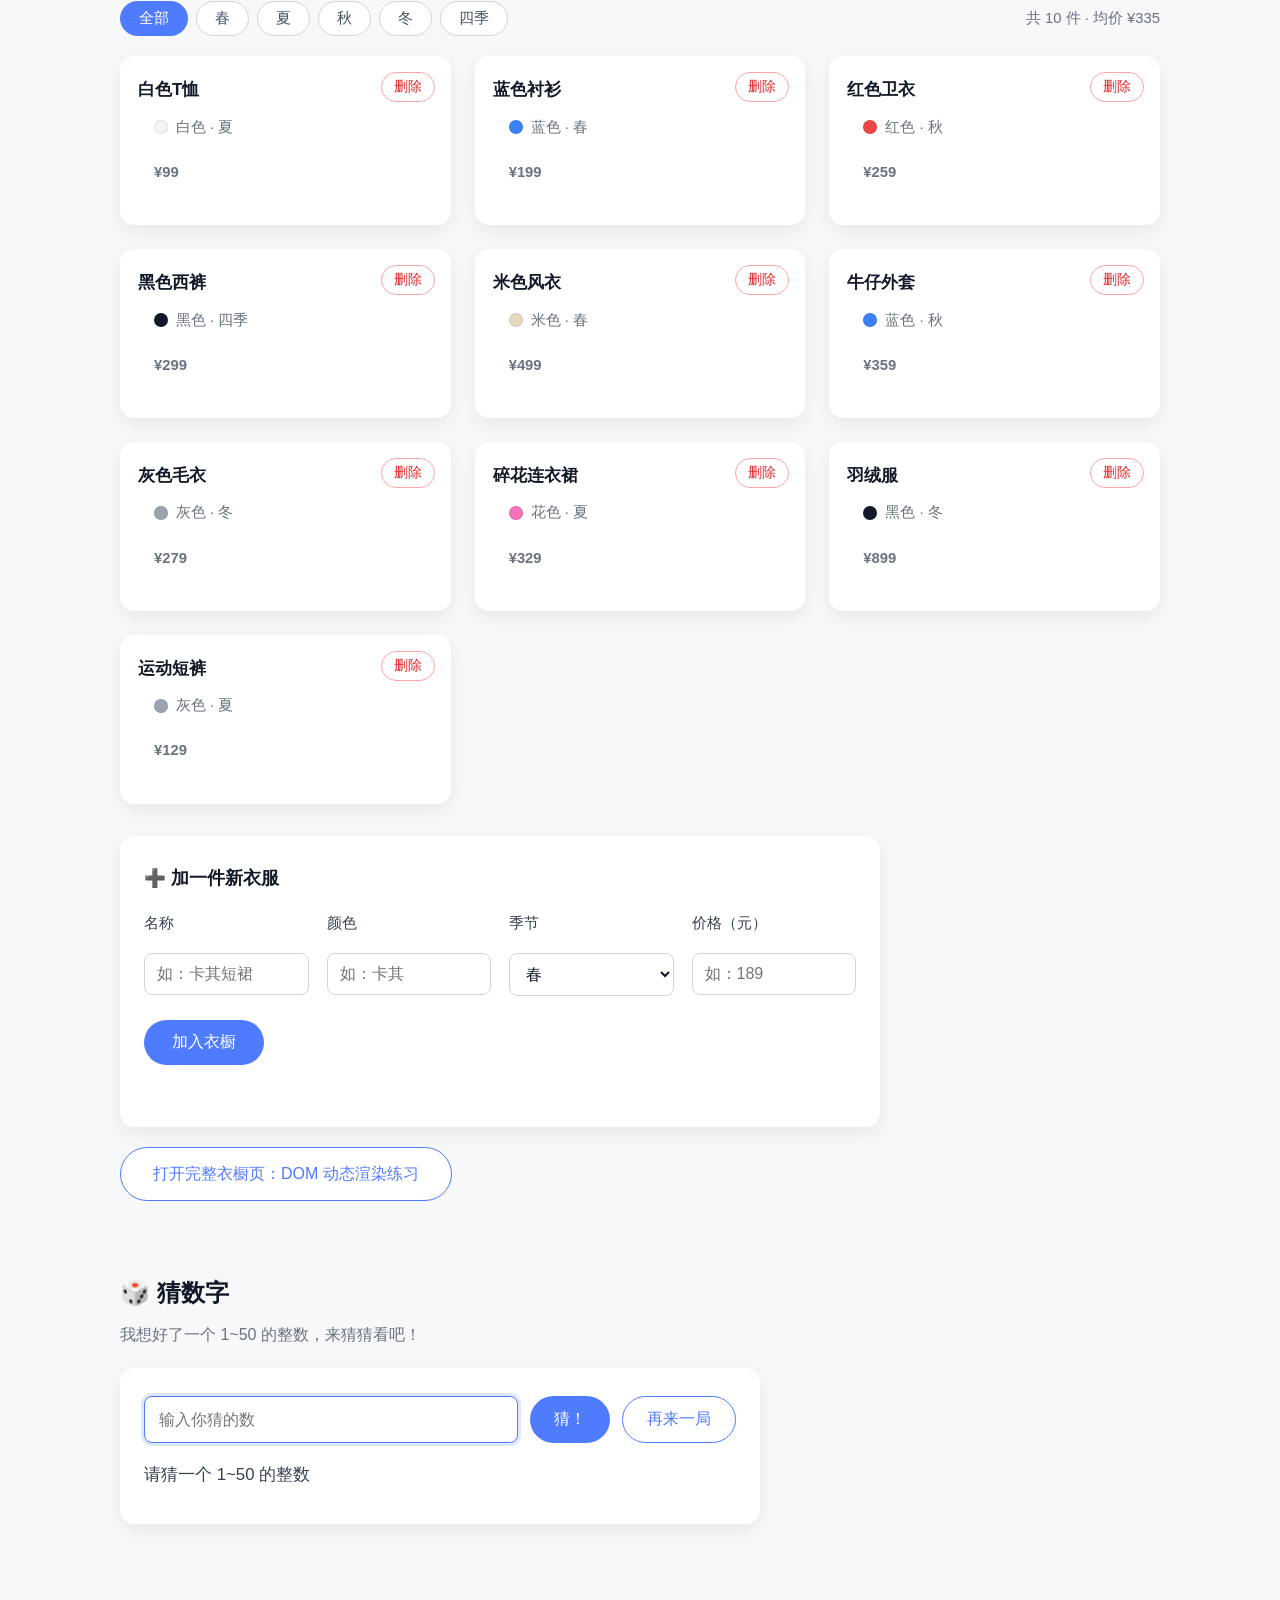
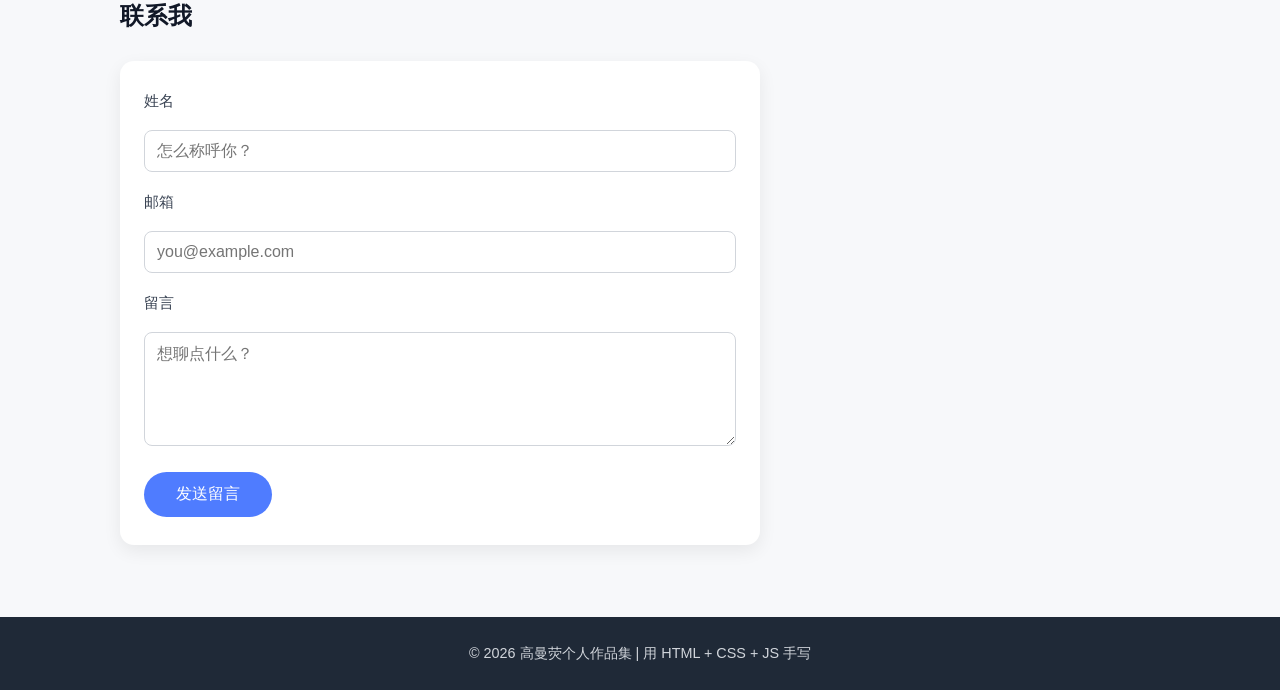
==== commit 55c4291f: "第16天：DOM衣橱渲染" ====
--- a/index.html
+++ b/index.html
@@ -142,6 +142,10 @@
         </div>
         <p class="wardrobe-tip" id="wardrobeTip"></p>
       </form>
+
+      <p class="wardrobe-more">
+        <a class="btn btn-ghost" href="wardrobe.html"> 打开完整衣橱页：DOM 动态渲染练习</a>
+      </p>
     </section>
 
     <section id="game" class="game container">
--- a/style.css
+++ b/style.css
@@ -648,3 +648,76 @@
     grid-template-columns: repeat(4, 1fr);
   }
 }
+
+.wardrobe-more {
+  margin-top: 20px;
+}
+
+.page-wardrobe {
+  padding-top: 40px;
+  padding-bottom: 72px;
+}
+
+.wardrobe-count {
+  display: inline-block;
+  margin-bottom: 20px;
+  padding: 8px 18px;
+  background: #eef2ff;
+  color: #4f7cff;
+  border-radius: 999px;
+  font-size: 1rem;
+  font-weight: 700;
+}
+
+.cloth-img {
+  height: 120px;
+  display: flex;
+  align-items: center;
+  justify-content: center;
+  font-size: 48px;
+  background: #f8fafc;
+}
+
+.tag {
+  display: inline-block;
+  margin: 0 8px 8px 0;
+  padding: 2px 8px;
+  border-radius: 5px;
+  background: #eef2ff;
+  color: #4f7cff;
+  font-size: 0.78rem;
+}
+
+.tag.is-lux {
+  background: #fef3c7;
+  color: #b45309;
+}
+
+.day-notes {
+  max-width: 760px;
+  margin: 24px 0;
+  background: #fff;
+  padding: 24px;
+  border-radius: 14px;
+  box-shadow: 0 6px 18px rgba(0, 0, 0, 0.07);
+}
+
+.day-notes h3 {
+  font-size: 1.05rem;
+  margin-bottom: 12px;
+  color: #111827;
+}
+
+.day-notes li {
+  margin-bottom: 8px;
+  color: #4b5563;
+  font-size: 0.95rem;
+}
+
+.day-notes code {
+  background: #eef2ff;
+  color: #4f7cff;
+  padding: 1px 6px;
+  border-radius: 5px;
+  font-size: 0.9em;
+}
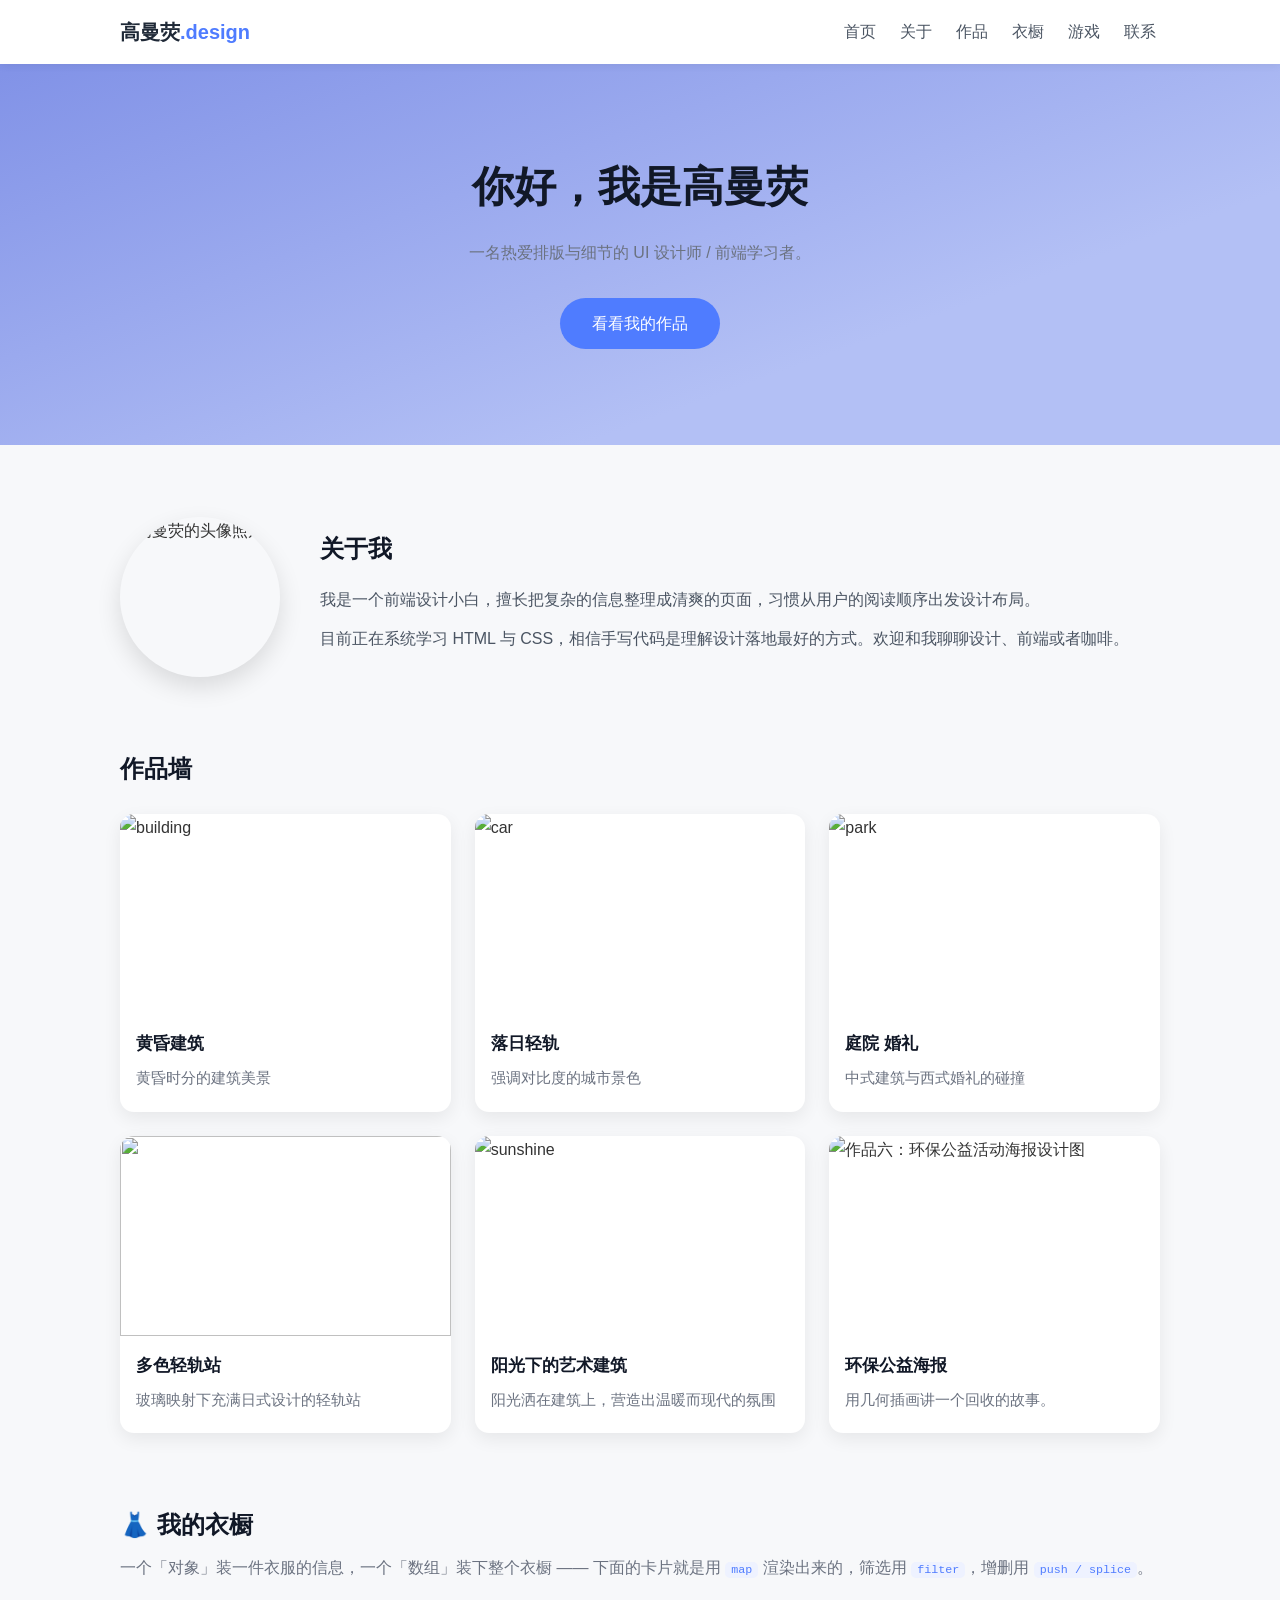
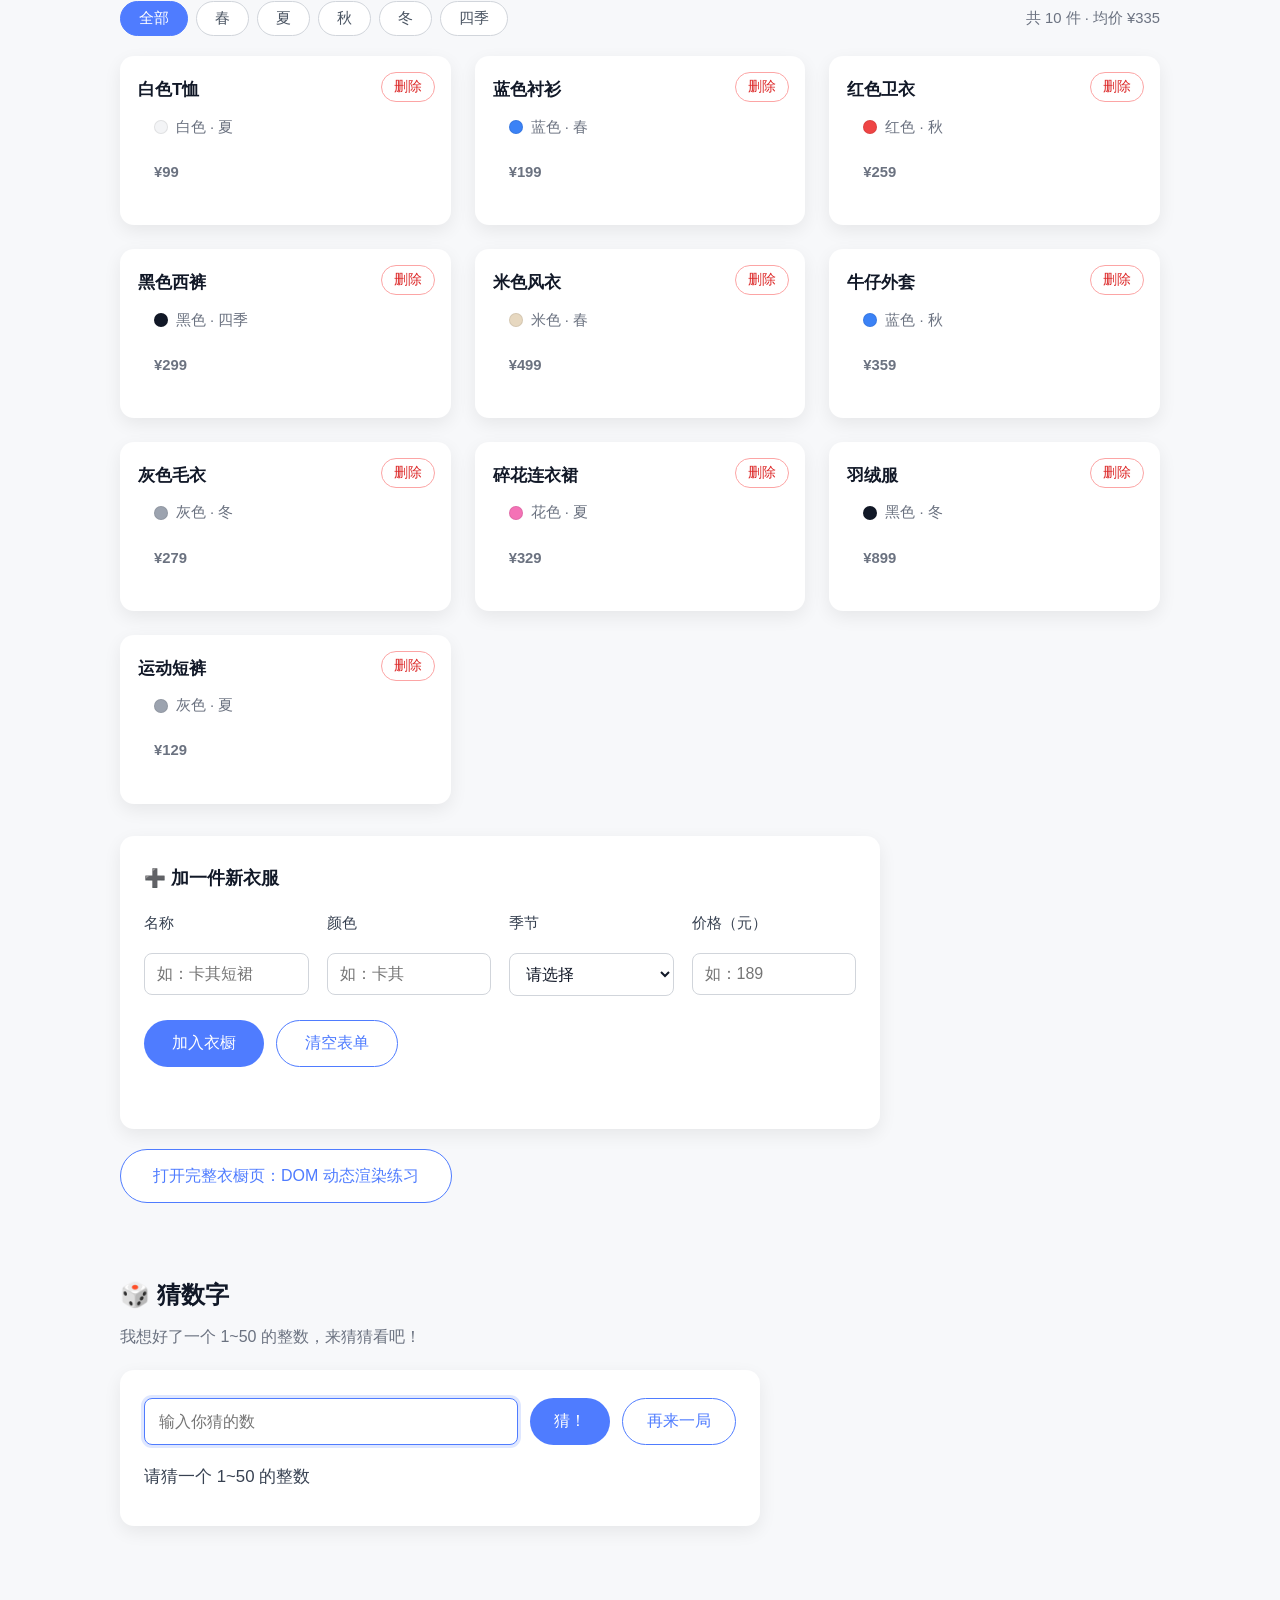
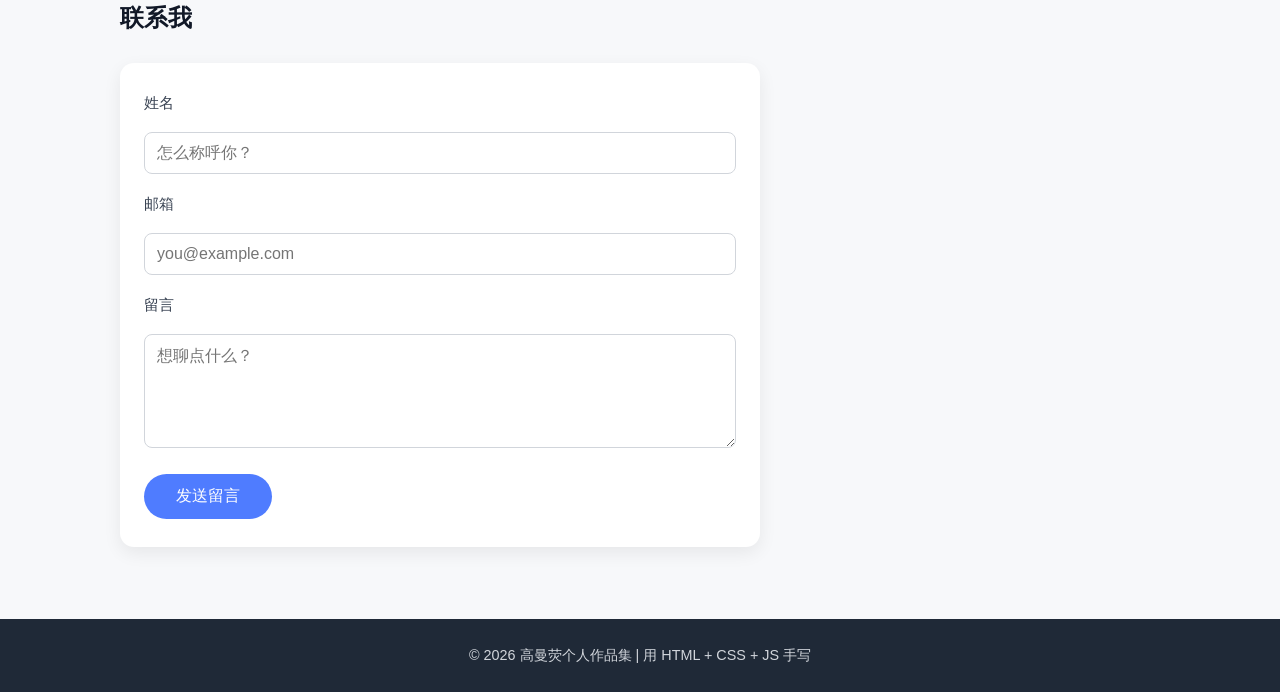
==== commit ac4a7956: "第16天：更进事件委托绑定一个监听器，增进校验功能" ====
--- a/index.html
+++ b/index.html
@@ -111,20 +111,21 @@
       <ul class="wardrobe-grid" id="wardrobeGrid"></ul>
 
       <!-- 新增衣服（push） -->
-      <form class="wardrobe-form" id="wardrobeForm">
+      <form class="wardrobe-form" id="wardrobeForm" novalidate>
         <h3>➕ 加一件新衣服</h3>
         <div class="wardrobe-form-row">
           <div class="form-item">
             <label for="clothName">名称</label>
-            <input type="text" id="clothName" placeholder="如：卡其短裙" required>
+            <input type="text" id="clothName" placeholder="如：卡其短裙">
           </div>
           <div class="form-item">
             <label for="clothColor">颜色</label>
-            <input type="text" id="clothColor" placeholder="如：卡其" required>
+            <input type="text" id="clothColor" placeholder="如：卡其">
           </div>
           <div class="form-item">
             <label for="clothSeason">季节</label>
             <select id="clothSeason">
+              <option value="">请选择</option>
               <option value="春">春</option>
               <option value="夏">夏</option>
               <option value="秋">秋</option>
@@ -134,11 +135,12 @@
           </div>
           <div class="form-item">
             <label for="clothPrice">价格（元）</label>
-            <input type="number" id="clothPrice" min="0" placeholder="如：189" required>
+            <input type="number" id="clothPrice" placeholder="如：189">
           </div>
         </div>
         <div class="wardrobe-form-actions">
           <button type="submit" class="btn">加入衣橱</button>
+          <button type="button" class="btn btn-ghost" id="clothClear">清空表单</button>
         </div>
         <p class="wardrobe-tip" id="wardrobeTip"></p>
       </form>
@@ -271,6 +273,11 @@
       const tipEl = document.getElementById("wardrobeTip");
       const filtersEl = document.getElementById("wardrobeFilters");
       const formEl = document.getElementById("wardrobeForm");
+      const nameInput = document.getElementById("clothName");
+      const colorInput = document.getElementById("clothColor");
+      const seasonInput = document.getElementById("clothSeason");
+      const priceInput = document.getElementById("clothPrice");
+      const clearBtn = document.getElementById("clothClear");
 
 
       function addCloth(item) {
@@ -324,14 +331,6 @@
         }
         const avg = list.length ? Math.round(total / list.length) : 0;
         statsEl.textContent = `共 ${list.length} 件 · 均价 ¥${avg}`;
-
-        const delBtns = gridEl.querySelectorAll(".cloth-del");
-        for (let i = 0; i < delBtns.length; i++) {
-          delBtns[i].addEventListener("click", function () {
-            removeCloth(Number(this.dataset.id));
-            tipEl.textContent = "🗑️ 已删掉一件（用了 findIndex + splice）";
-          });
-        }
       }
 
       function colorToHex(color) {
@@ -341,6 +340,50 @@
           "绿色": "#22c55e", "黄色": "#facc15", "紫色": "#a855f7"
         };
         return map[color] || "#d1d5db";
+      }
+
+      function showError(message) {
+        tipEl.className = "wardrobe-tip is-error";
+        tipEl.textContent = "⚠️ " + message;
+      }
+
+      function clearTip() {
+        tipEl.className = "wardrobe-tip";
+        tipEl.textContent = "";
+      }
+
+      function checkName() {
+        const name = nameInput.value.trim();
+        if (!name) return "名称不能为空";
+        if (name.length > 10) return "名称不能超过 10 个字";
+        return "";
+      }
+
+      function checkColor() {
+        const color = colorInput.value.trim();
+        if (!color) return "颜色不能为空";
+        return "";
+      }
+
+      function checkSeason() {
+        if (!seasonInput.value) return "请选择季节";
+        return "";
+      }
+
+      function checkPrice() {
+        const price = Number(priceInput.value);
+        if (!(price > 0)) return "价格必须是大于 0 的数字";
+        if (price > 10000) return "价格不能超过 10000";
+        return "";
+      }
+
+      function checkField(check) {
+        const message = check();
+        if (message) {
+          showError(message);
+        } else {
+          clearTip();
+        }
       }
 
 
@@ -356,17 +399,60 @@
         });
       }
 
-      formEl.addEventListener("submit", (e) => {
-        e.preventDefault();  
-        const name = document.getElementById("clothName").value.trim();
-        const color = document.getElementById("clothColor").value.trim();
-        const season = document.getElementById("clothSeason").value;
-        const price = Number(document.getElementById("clothPrice").value);
-        if (!name || !color || !Number.isFinite(price)) return;
-
-        addCloth({ name, color, season, price });
+      formEl.addEventListener("submit", function (event) {
+        event.preventDefault();
+        const message = checkName() || checkColor() || checkSeason() || checkPrice();
+        if (message) {
+          showError(message);
+          return;
+        }
+
+        addCloth({
+          name: nameInput.value.trim(),
+          color: colorInput.value.trim(),
+          season: seasonInput.value,
+          price: Number(priceInput.value)
+        });
         formEl.reset();
+        tipEl.className = "wardrobe-tip";
         tipEl.textContent = "✅ 已加入衣橱（用了 push）";
+      });
+
+      clearBtn.addEventListener("click", function () {
+        formEl.reset();
+        tipEl.className = "wardrobe-tip";
+        tipEl.textContent = "已清空表单，可以重新填写";
+        nameInput.focus();
+      });
+
+      nameInput.addEventListener("blur", function () {
+        checkField(checkName);
+      });
+
+      colorInput.addEventListener("blur", function () {
+        checkField(checkColor);
+      });
+
+      seasonInput.addEventListener("blur", function () {
+        checkField(checkSeason);
+      });
+
+      priceInput.addEventListener("blur", function () {
+        checkField(checkPrice);
+      });
+
+      priceInput.addEventListener("input", function (event) {
+        if (Number(event.target.value) < 0) {
+          showError("价格不能是负数");
+        }
+      });
+
+      gridEl.addEventListener("click", function (event) {
+        if (event.target.tagName !== "BUTTON") return;
+        const id = Number(event.target.dataset.id);
+        removeCloth(id);
+        tipEl.className = "wardrobe-tip";
+        tipEl.textContent = "🗑️ 已删掉一件（用了 findIndex + splice）";
       });
 
       render();
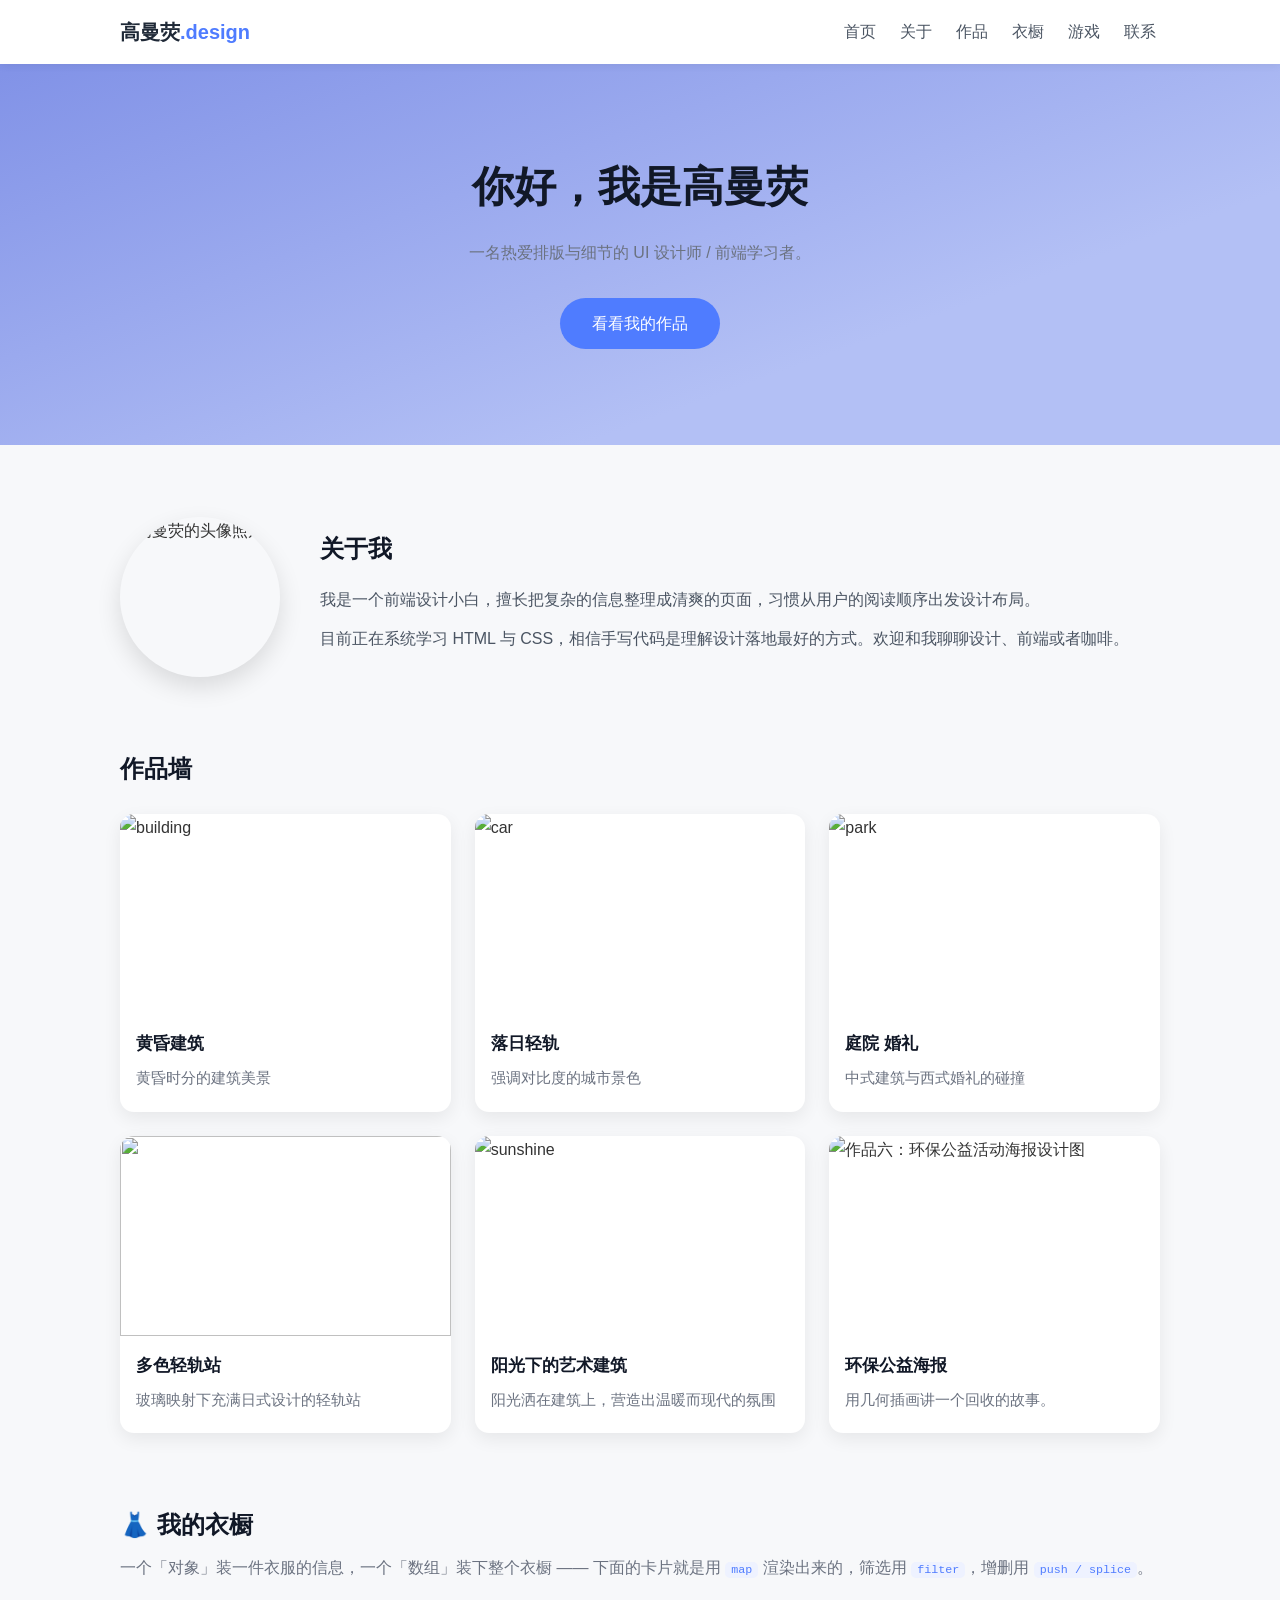
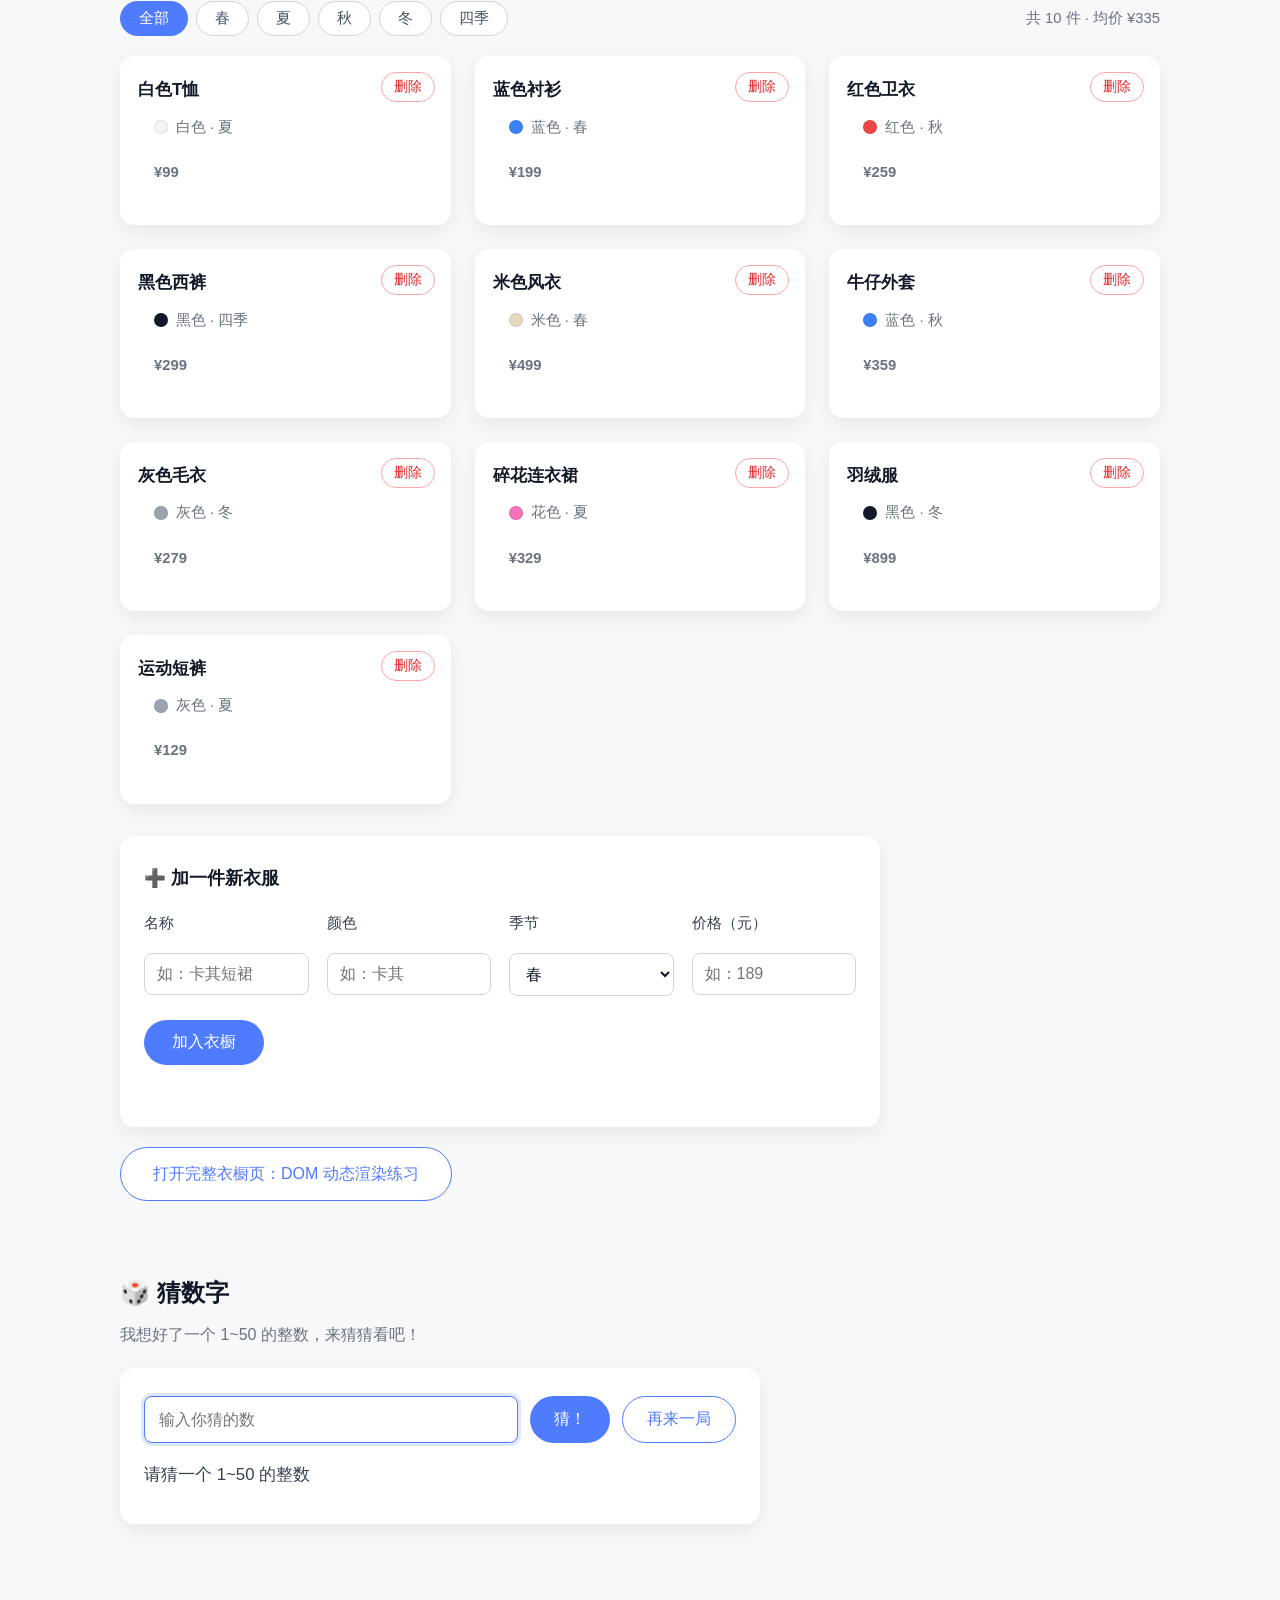
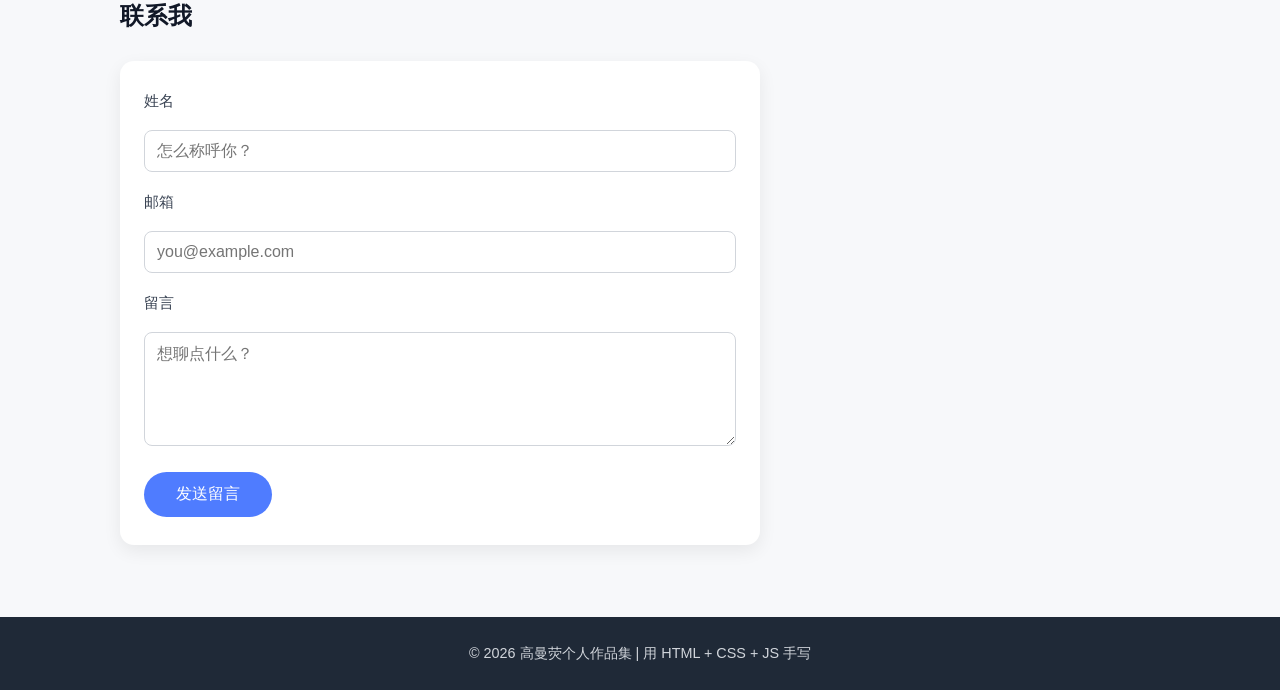
==== commit 3d721d94: "第16天：更进事件委托绑定一个监听器，增进校验功能" ====
--- a/index.html
+++ b/index.html
@@ -111,21 +111,20 @@
       <ul class="wardrobe-grid" id="wardrobeGrid"></ul>
 
       <!-- 新增衣服（push） -->
-      <form class="wardrobe-form" id="wardrobeForm" novalidate>
+      <form class="wardrobe-form" id="wardrobeForm">
         <h3>➕ 加一件新衣服</h3>
         <div class="wardrobe-form-row">
           <div class="form-item">
             <label for="clothName">名称</label>
-            <input type="text" id="clothName" placeholder="如：卡其短裙">
+            <input type="text" id="clothName" placeholder="如：卡其短裙" required>
           </div>
           <div class="form-item">
             <label for="clothColor">颜色</label>
-            <input type="text" id="clothColor" placeholder="如：卡其">
+            <input type="text" id="clothColor" placeholder="如：卡其" required>
           </div>
           <div class="form-item">
             <label for="clothSeason">季节</label>
             <select id="clothSeason">
-              <option value="">请选择</option>
               <option value="春">春</option>
               <option value="夏">夏</option>
               <option value="秋">秋</option>
@@ -135,12 +134,11 @@
           </div>
           <div class="form-item">
             <label for="clothPrice">价格（元）</label>
-            <input type="number" id="clothPrice" placeholder="如：189">
+            <input type="number" id="clothPrice" min="0" placeholder="如：189" required>
           </div>
         </div>
         <div class="wardrobe-form-actions">
           <button type="submit" class="btn">加入衣橱</button>
-          <button type="button" class="btn btn-ghost" id="clothClear">清空表单</button>
         </div>
         <p class="wardrobe-tip" id="wardrobeTip"></p>
       </form>
@@ -273,11 +271,6 @@
       const tipEl = document.getElementById("wardrobeTip");
       const filtersEl = document.getElementById("wardrobeFilters");
       const formEl = document.getElementById("wardrobeForm");
-      const nameInput = document.getElementById("clothName");
-      const colorInput = document.getElementById("clothColor");
-      const seasonInput = document.getElementById("clothSeason");
-      const priceInput = document.getElementById("clothPrice");
-      const clearBtn = document.getElementById("clothClear");
 
 
       function addCloth(item) {
@@ -331,6 +324,14 @@
         }
         const avg = list.length ? Math.round(total / list.length) : 0;
         statsEl.textContent = `共 ${list.length} 件 · 均价 ¥${avg}`;
+
+        const delBtns = gridEl.querySelectorAll(".cloth-del");
+        for (let i = 0; i < delBtns.length; i++) {
+          delBtns[i].addEventListener("click", function () {
+            removeCloth(Number(this.dataset.id));
+            tipEl.textContent = "🗑️ 已删掉一件（用了 findIndex + splice）";
+          });
+        }
       }
 
       function colorToHex(color) {
@@ -340,50 +341,6 @@
           "绿色": "#22c55e", "黄色": "#facc15", "紫色": "#a855f7"
         };
         return map[color] || "#d1d5db";
-      }
-
-      function showError(message) {
-        tipEl.className = "wardrobe-tip is-error";
-        tipEl.textContent = "⚠️ " + message;
-      }
-
-      function clearTip() {
-        tipEl.className = "wardrobe-tip";
-        tipEl.textContent = "";
-      }
-
-      function checkName() {
-        const name = nameInput.value.trim();
-        if (!name) return "名称不能为空";
-        if (name.length > 10) return "名称不能超过 10 个字";
-        return "";
-      }
-
-      function checkColor() {
-        const color = colorInput.value.trim();
-        if (!color) return "颜色不能为空";
-        return "";
-      }
-
-      function checkSeason() {
-        if (!seasonInput.value) return "请选择季节";
-        return "";
-      }
-
-      function checkPrice() {
-        const price = Number(priceInput.value);
-        if (!(price > 0)) return "价格必须是大于 0 的数字";
-        if (price > 10000) return "价格不能超过 10000";
-        return "";
-      }
-
-      function checkField(check) {
-        const message = check();
-        if (message) {
-          showError(message);
-        } else {
-          clearTip();
-        }
       }
 
 
@@ -399,60 +356,17 @@
         });
       }
 
-      formEl.addEventListener("submit", function (event) {
-        event.preventDefault();
-        const message = checkName() || checkColor() || checkSeason() || checkPrice();
-        if (message) {
-          showError(message);
-          return;
-        }
-
-        addCloth({
-          name: nameInput.value.trim(),
-          color: colorInput.value.trim(),
-          season: seasonInput.value,
-          price: Number(priceInput.value)
-        });
+      formEl.addEventListener("submit", (e) => {
+        e.preventDefault();  
+        const name = document.getElementById("clothName").value.trim();
+        const color = document.getElementById("clothColor").value.trim();
+        const season = document.getElementById("clothSeason").value;
+        const price = Number(document.getElementById("clothPrice").value);
+        if (!name || !color || !Number.isFinite(price)) return;
+
+        addCloth({ name, color, season, price });
         formEl.reset();
-        tipEl.className = "wardrobe-tip";
         tipEl.textContent = "✅ 已加入衣橱（用了 push）";
-      });
-
-      clearBtn.addEventListener("click", function () {
-        formEl.reset();
-        tipEl.className = "wardrobe-tip";
-        tipEl.textContent = "已清空表单，可以重新填写";
-        nameInput.focus();
-      });
-
-      nameInput.addEventListener("blur", function () {
-        checkField(checkName);
-      });
-
-      colorInput.addEventListener("blur", function () {
-        checkField(checkColor);
-      });
-
-      seasonInput.addEventListener("blur", function () {
-        checkField(checkSeason);
-      });
-
-      priceInput.addEventListener("blur", function () {
-        checkField(checkPrice);
-      });
-
-      priceInput.addEventListener("input", function (event) {
-        if (Number(event.target.value) < 0) {
-          showError("价格不能是负数");
-        }
-      });
-
-      gridEl.addEventListener("click", function (event) {
-        if (event.target.tagName !== "BUTTON") return;
-        const id = Number(event.target.dataset.id);
-        removeCloth(id);
-        tipEl.className = "wardrobe-tip";
-        tipEl.textContent = "🗑️ 已删掉一件（用了 findIndex + splice）";
       });
 
       render();
@@ -462,4 +376,4 @@
   </script>
 
 </body>
-</html>
+</html>
--- a/style.css
+++ b/style.css
@@ -629,6 +629,10 @@
   color: #16a34a;
 }
 
+.wardrobe-tip.is-error {
+  color: #dc2626;
+}
+
 @media (min-width: 640px) {
   .wardrobe-grid {
     grid-template-columns: repeat(2, 1fr);
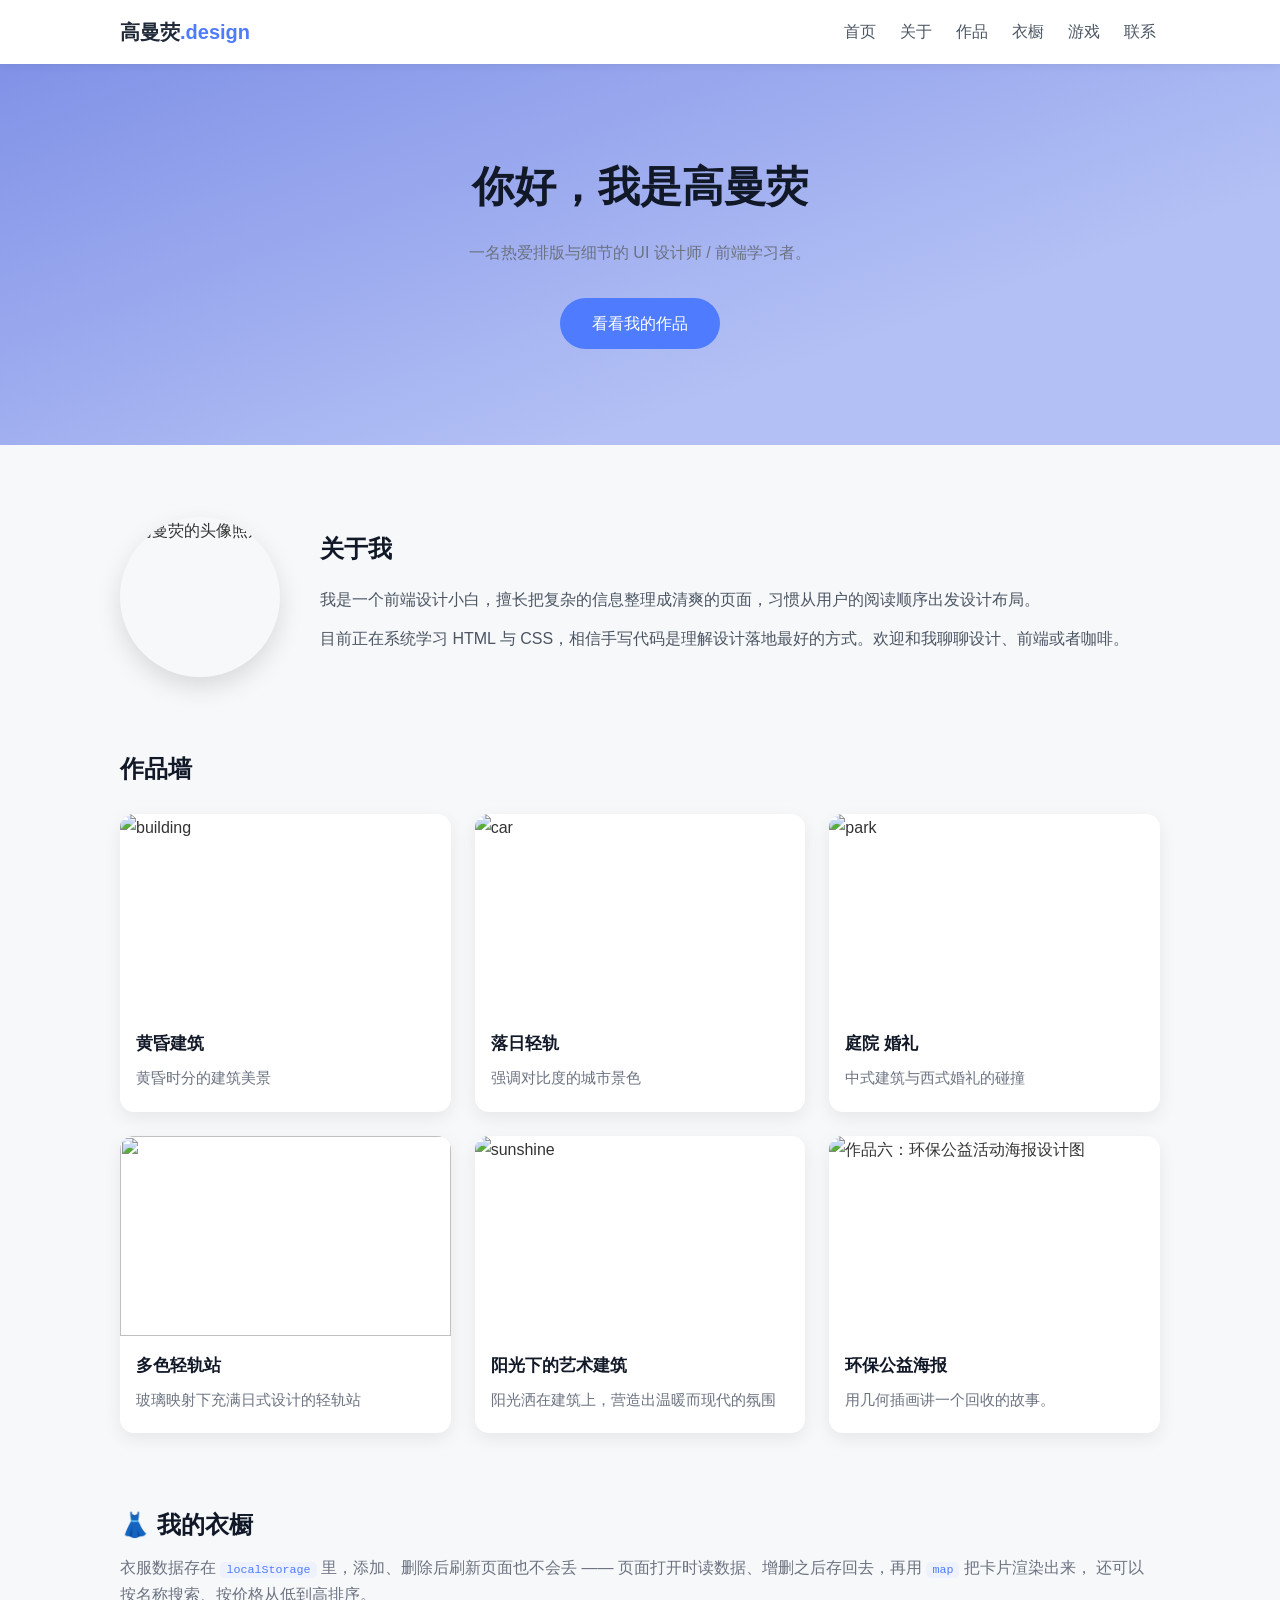
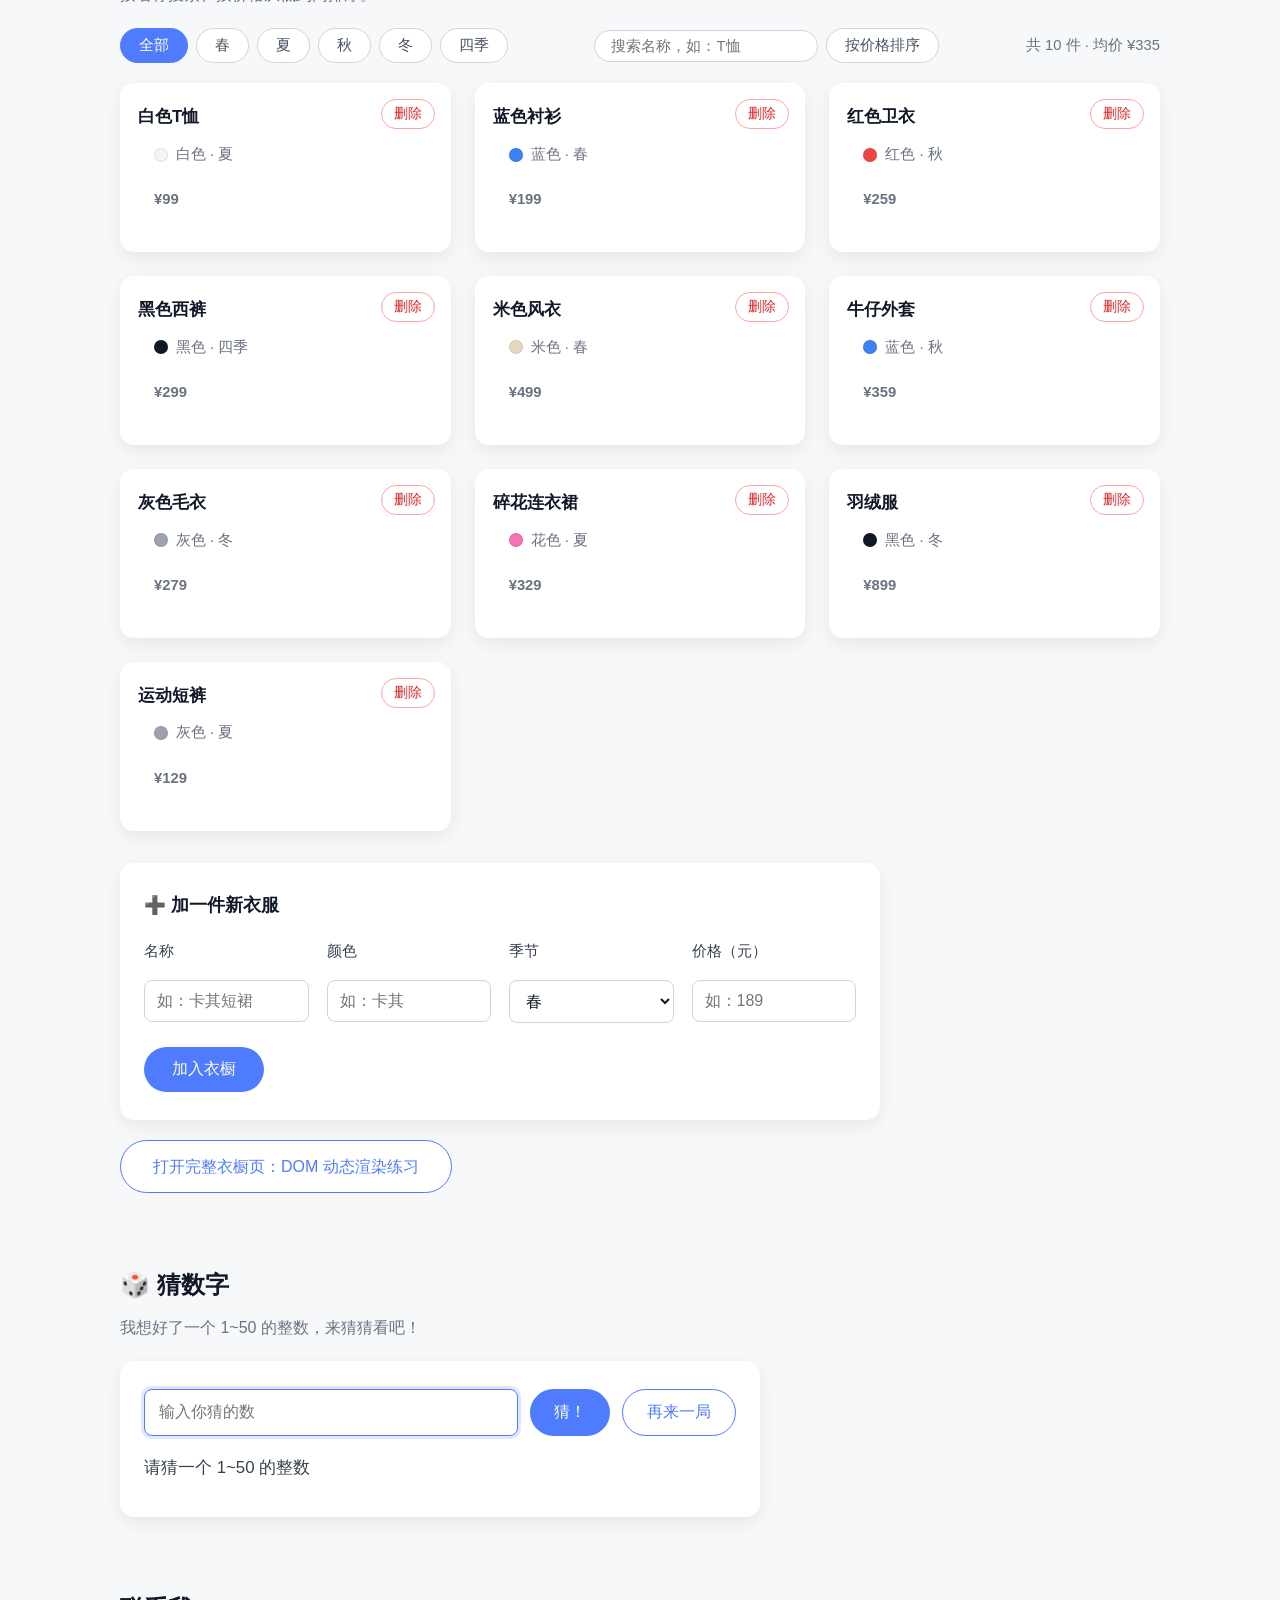
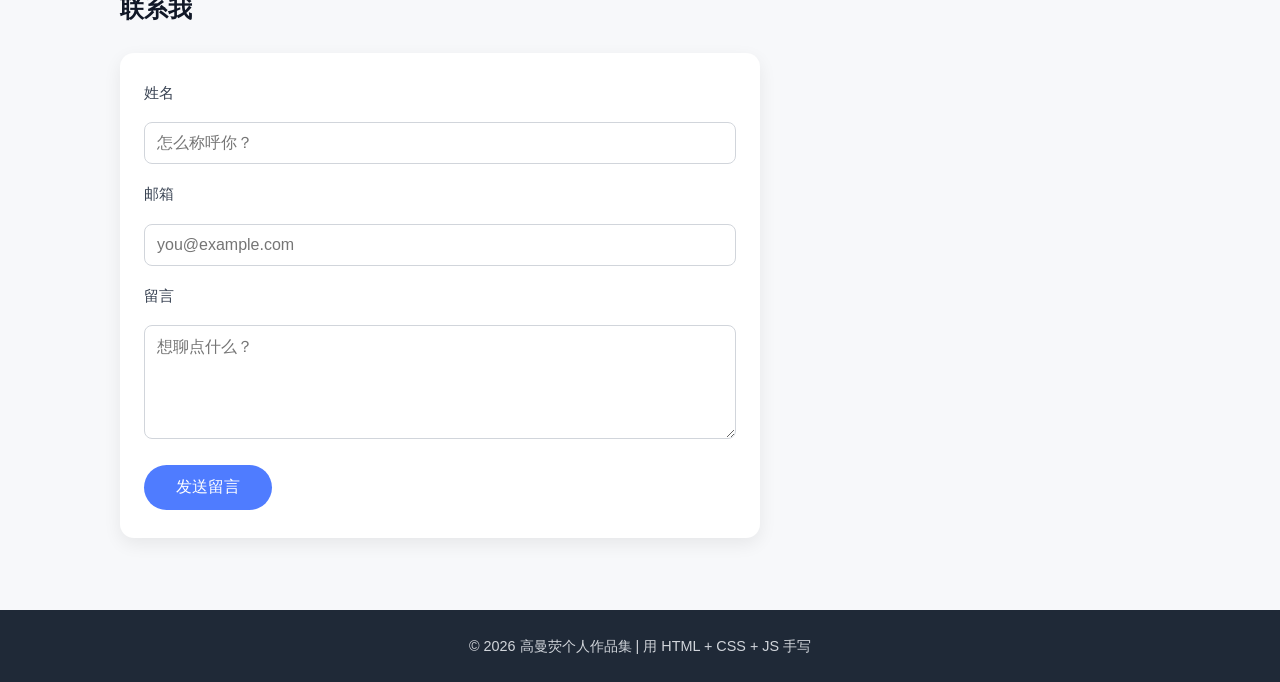
==== commit 7538e8da: "第18天：新增本地存储衣橱信息" ====
--- a/index.html
+++ b/index.html
@@ -7,6 +7,8 @@
   <link rel="stylesheet" href="style.css">
 </head>
 <body>
+  <div class="save-toast" id="saveToast"></div>
+
   <header class="site-header">
     <nav class="nav container">
       <a class="logo" href="#home">高曼荧<span>.design</span></a>
@@ -90,11 +92,11 @@
     <section id="wardrobe" class="wardrobe container">
       <h2>👗 我的衣橱</h2>
       <p class="wardrobe-desc">
-        一个「对象」装一件衣服的信息，一个「数组」装下整个衣橱 —— 下面的卡片就是用
-        <code>map</code> 渲染出来的，筛选用 <code>filter</code>，增删用 <code>push / splice</code>。
+        衣服数据存在 <code>localStorage</code> 里，添加、删除后刷新页面也不会丢 ——
+        页面打开时读数据、增删之后存回去，再用 <code>map</code> 把卡片渲染出来，
+        还可以按名称搜索、按价格从低到高排序。
       </p>
 
-      <!-- 筛选按钮（filter） -->
       <div class="wardrobe-toolbar">
         <div class="wardrobe-filters" id="wardrobeFilters">
           <button class="chip is-active" type="button" data-season="全部">全部</button>
@@ -104,13 +106,15 @@
           <button class="chip" type="button" data-season="冬">冬</button>
           <button class="chip" type="button" data-season="四季">四季</button>
         </div>
+        <div class="wardrobe-tools">
+          <input class="wardrobe-search" id="wardrobeSearch" type="text" placeholder="搜索名称，如：T恤">
+          <button class="chip" type="button" id="sortBtn">按价格排序</button>
+        </div>
         <p class="wardrobe-stats" id="wardrobeStats"></p>
       </div>
 
-      <!-- 衣服卡片（map 渲染） -->
       <ul class="wardrobe-grid" id="wardrobeGrid"></ul>
 
-      <!-- 新增衣服（push） -->
       <form class="wardrobe-form" id="wardrobeForm">
         <h3>➕ 加一件新衣服</h3>
         <div class="wardrobe-form-row">
@@ -134,13 +138,12 @@
           </div>
           <div class="form-item">
             <label for="clothPrice">价格（元）</label>
-            <input type="number" id="clothPrice" min="0" placeholder="如：189" required>
+            <input type="number" id="clothPrice" min="1" placeholder="如：189" required>
           </div>
         </div>
         <div class="wardrobe-form-actions">
           <button type="submit" class="btn">加入衣橱</button>
         </div>
-        <p class="wardrobe-tip" id="wardrobeTip"></p>
       </form>
 
       <p class="wardrobe-more">
@@ -250,7 +253,9 @@
 
   <script>
     (function () {
-      const wardrobe = [
+      const KEY = "my_wardrobe";
+
+      const defaultWardrobe = [
         { id: 1, name: "白色T恤",   color: "白色", season: "夏", price: 99  },
         { id: 2, name: "蓝色衬衫",   color: "蓝色", season: "春", price: 199 },
         { id: 3, name: "红色卫衣",   color: "红色", season: "秋", price: 259 },
@@ -263,40 +268,77 @@
         { id: 10, name: "运动短裤",  color: "灰色", season: "夏", price: 129 }
       ];
 
-      let nextId = 11;            
-      let currentSeason = "全部";  
+      function loadData() {
+        try {
+          const str = localStorage.getItem(KEY);
+          return str ? JSON.parse(str) : defaultWardrobe.slice();
+        } catch {
+          return defaultWardrobe.slice();
+        }
+      }
+
+      function saveData(arr) {
+        localStorage.setItem(KEY, JSON.stringify(arr));
+      }
+
+      if (localStorage.getItem(KEY) === null) {
+        saveData(defaultWardrobe);
+      }
+
+      let currentSeason = "全部";
 
       const gridEl = document.getElementById("wardrobeGrid");
       const statsEl = document.getElementById("wardrobeStats");
-      const tipEl = document.getElementById("wardrobeTip");
       const filtersEl = document.getElementById("wardrobeFilters");
       const formEl = document.getElementById("wardrobeForm");
-
+      const searchEl = document.getElementById("wardrobeSearch");
+      const sortBtn = document.getElementById("sortBtn");
+      const toastEl = document.getElementById("saveToast");
+
+      function showToast(text, isError) {
+        toastEl.textContent = text;
+        if (isError) {
+          toastEl.classList.add("is-error");
+        } else {
+          toastEl.classList.remove("is-error");
+        }
+        toastEl.classList.add("is-show");
+        setTimeout(function () {
+          toastEl.classList.remove("is-show");
+        }, 2000);
+      }
 
       function addCloth(item) {
+        const wardrobe = loadData();
         wardrobe.push({
-          id: nextId++,
+          id: Date.now(),
           name: item.name,
           color: item.color,
           season: item.season,
           price: item.price
         });
+        saveData(wardrobe);
         render();
       }
 
       function removeCloth(id) {
-        const index = wardrobe.findIndex(item => item.id === id);
-        if (index !== -1) wardrobe.splice(index, 1);
+        const wardrobe = loadData().filter(item => String(item.id) !== String(id));
+        saveData(wardrobe);
         render();
       }
 
       function findBySeason(season) {
+        const wardrobe = loadData();
         if (season === "全部") return wardrobe;
         return wardrobe.filter(item => item.season === season);
       }
 
       function render() {
-        const list = findBySeason(currentSeason);
+        let list = findBySeason(currentSeason);
+        const word = searchEl.value.trim();
+        if (word) {
+          list = list.filter(item => item.name.includes(word));
+        }
 
         gridEl.innerHTML = list.map(item => {
           const { id, name, color, season, price } = item;
@@ -315,7 +357,7 @@
         }).join("");
 
         if (list.length === 0) {
-          gridEl.innerHTML = `<li class="cloth-empty">这个季节还没有衣服，下面加一件吧 👇</li>`;
+          gridEl.innerHTML = `<li class="cloth-empty">没有找到符合条件的衣服，下面加一件吧 👇</li>`;
         }
 
         let total = 0;
@@ -324,14 +366,6 @@
         }
         const avg = list.length ? Math.round(total / list.length) : 0;
         statsEl.textContent = `共 ${list.length} 件 · 均价 ¥${avg}`;
-
-        const delBtns = gridEl.querySelectorAll(".cloth-del");
-        for (let i = 0; i < delBtns.length; i++) {
-          delBtns[i].addEventListener("click", function () {
-            removeCloth(Number(this.dataset.id));
-            tipEl.textContent = "🗑️ 已删掉一件（用了 findIndex + splice）";
-          });
-        }
       }
 
       function colorToHex(color) {
@@ -343,6 +377,11 @@
         return map[color] || "#d1d5db";
       }
 
+      gridEl.addEventListener("click", function (e) {
+        if (!e.target.matches(".cloth-del")) return;
+        removeCloth(Number(e.target.dataset.id));
+        showToast("🗑️ 已删掉一件");
+      });
 
       const chips = filtersEl.querySelectorAll(".chip");
       for (let i = 0; i < chips.length; i++) {
@@ -356,22 +395,36 @@
         });
       }
 
-      formEl.addEventListener("submit", (e) => {
-        e.preventDefault();  
+      searchEl.addEventListener("input", function () {
+        render();
+      });
+
+      sortBtn.addEventListener("click", function () {
+        const wardrobe = loadData().sort((a, b) => a.price - b.price);
+        saveData(wardrobe);
+        render();
+        showToast("⬆️ 已按价格从低到高排序");
+      });
+
+      formEl.addEventListener("submit", function (e) {
+        e.preventDefault();
         const name = document.getElementById("clothName").value.trim();
         const color = document.getElementById("clothColor").value.trim();
         const season = document.getElementById("clothSeason").value;
         const price = Number(document.getElementById("clothPrice").value);
-        if (!name || !color || !Number.isFinite(price)) return;
+        if (!name || !color || !(price > 0)) {
+          showToast("⚠️ 请填写名称、颜色和大于 0 的价格", true);
+          return;
+        }
 
         addCloth({ name, color, season, price });
         formEl.reset();
-        tipEl.textContent = "✅ 已加入衣橱（用了 push）";
+        showToast("✅ 已保存");
       });
 
       render();
 
-      window.wardrobeApp = { wardrobe, addCloth, removeCloth, findBySeason };
+      window.wardrobeApp = { loadData, saveData, addCloth, removeCloth, findBySeason };
     })();
   </script>
 
--- a/style.css
+++ b/style.css
@@ -326,7 +326,6 @@
   font-size: 0.9rem;
 }
 
-/* ---------- 猜数字游戏 ---------- */
 .game {
   padding-top: 48px;
   padding-bottom: 24px;
@@ -622,15 +621,53 @@
   padding: 12px 28px;
 }
 
-.wardrobe-tip {
-  margin-top: 14px;
-  min-height: 1.4em;
+.wardrobe-tools {
+  display: flex;
+  flex-wrap: wrap;
+  align-items: center;
+  gap: 8px;
+}
+
+.wardrobe-search {
+  padding: 7px 16px;
+  border: 1px solid #d1d5db;
+  border-radius: 999px;
+  background: #fff;
+  color: #111827;
   font-size: 0.925rem;
-  color: #16a34a;
-}
-
-.wardrobe-tip.is-error {
-  color: #dc2626;
+  font-family: inherit;
+}
+
+.wardrobe-search:focus {
+  outline: none;
+  border-color: #4f7cff;
+  box-shadow: 0 0 0 3px rgba(79, 124, 255, 0.18);
+}
+
+.save-toast {
+  position: fixed;
+  top: 76px;
+  left: 50%;
+  transform: translateX(-50%);
+  padding: 10px 22px;
+  border-radius: 999px;
+  background: #16a34a;
+  color: #fff;
+  font-size: 0.95rem;
+  box-shadow: 0 8px 20px rgba(22, 163, 74, 0.3);
+  opacity: 0;
+  pointer-events: none;
+  transition: opacity 0.3s ease;
+  z-index: 20;
+}
+
+.save-toast.is-show {
+  opacity: 1;
+}
+
+.save-toast.is-error {
+  background: #dc2626;
+  box-shadow: 0 8px 20px rgba(220, 38, 38, 0.3);
 }
 
 @media (min-width: 640px) {
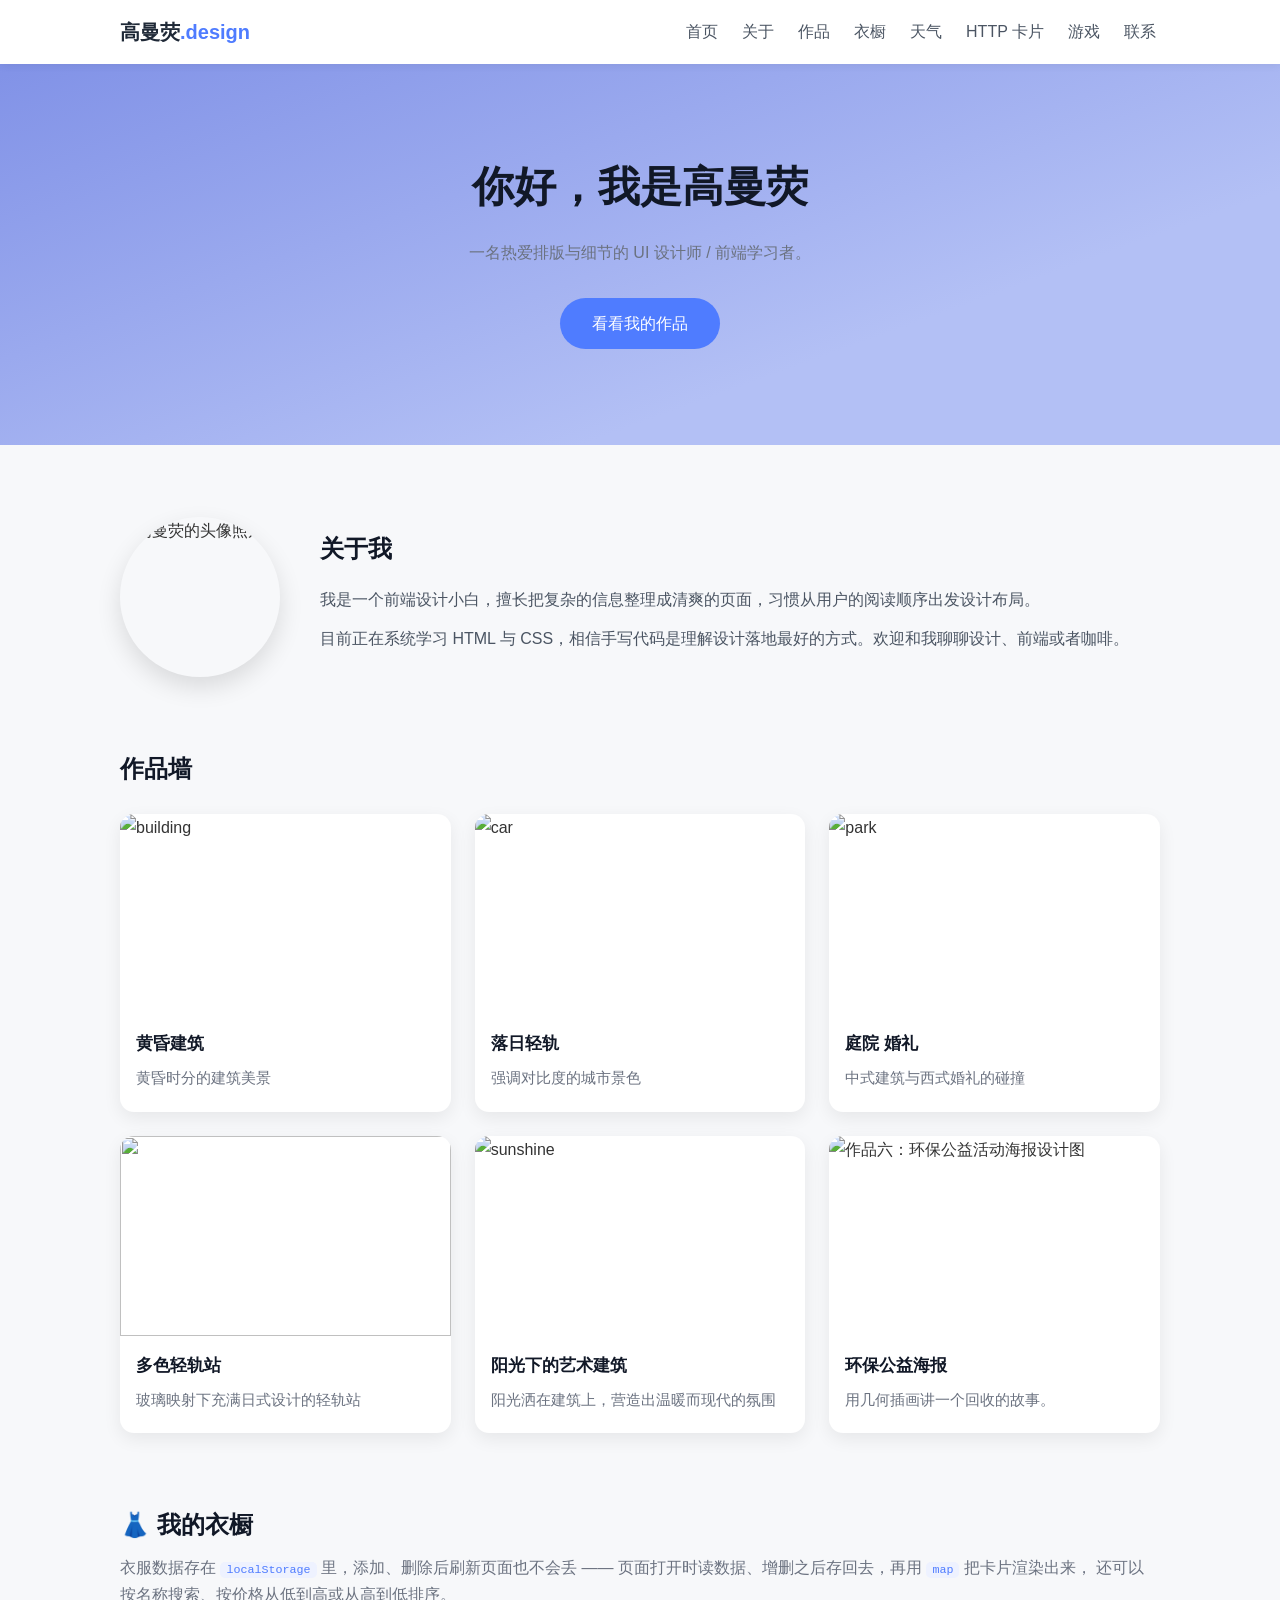
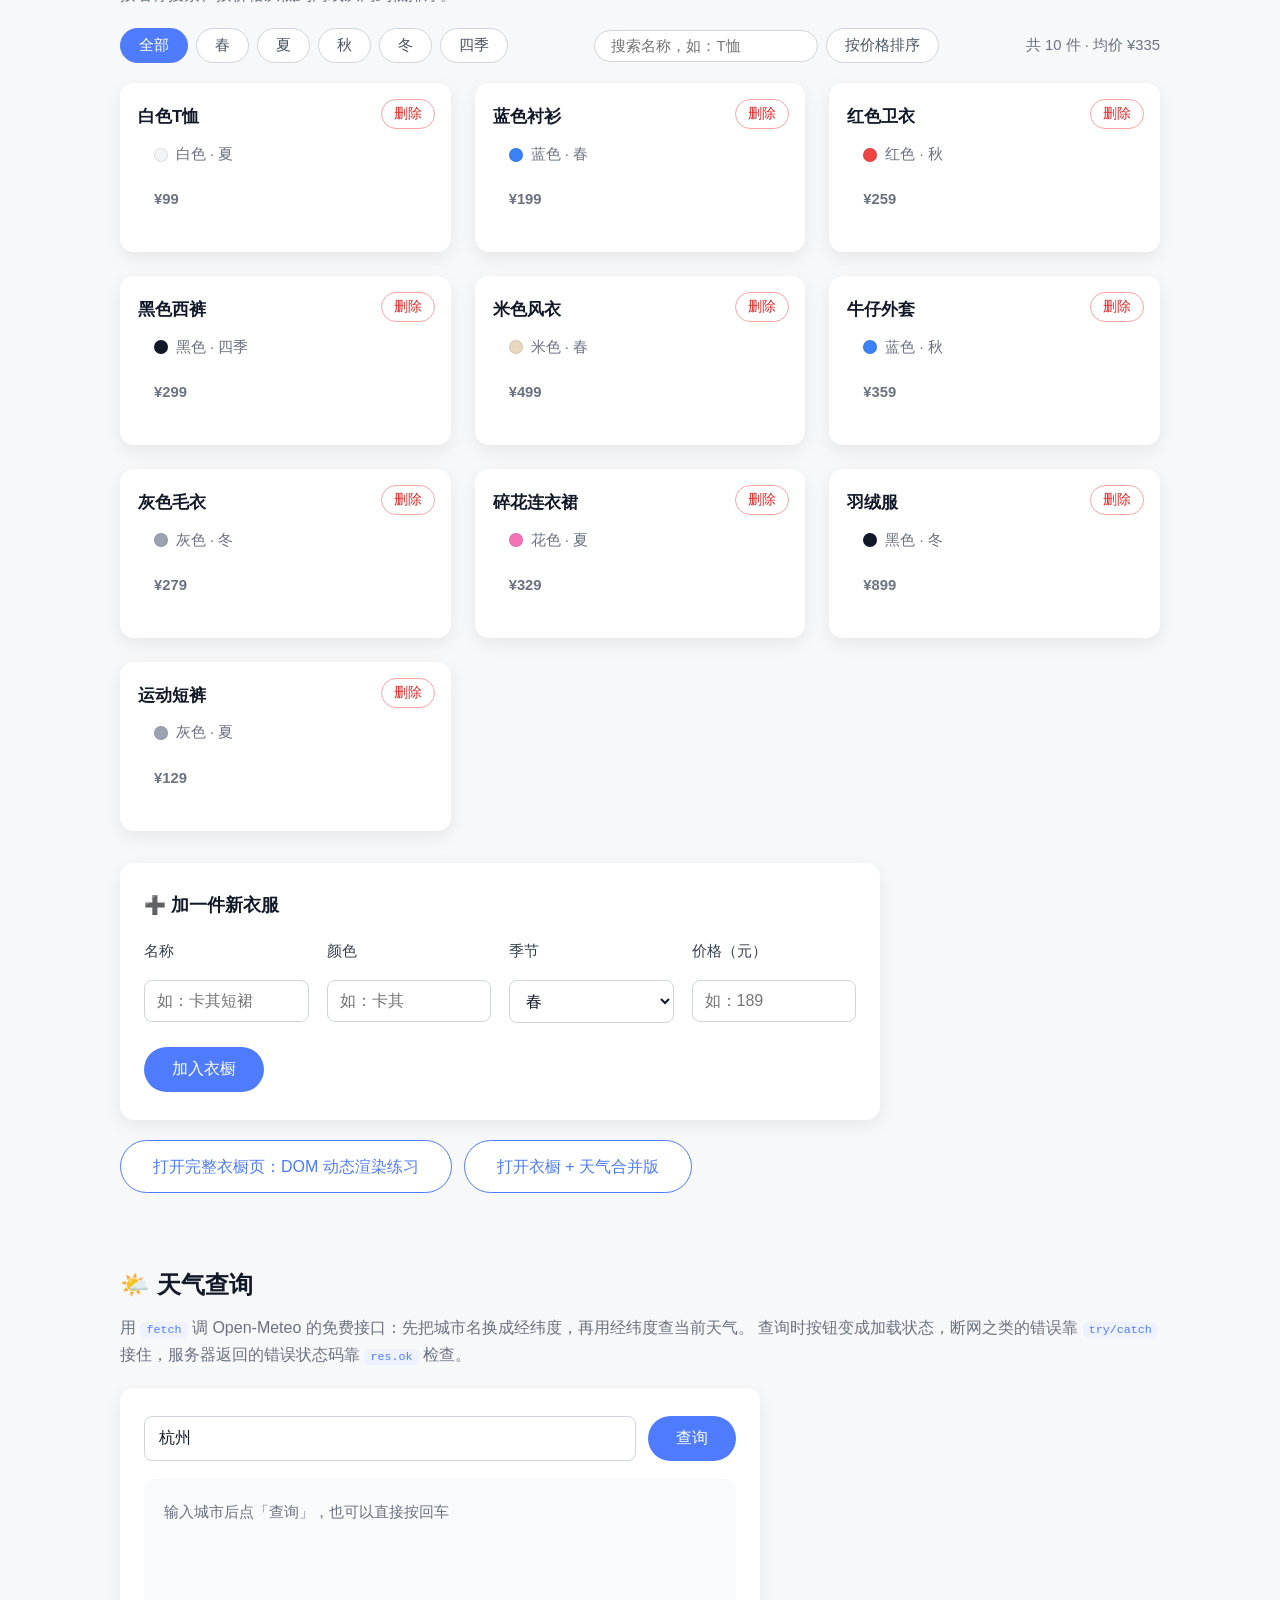
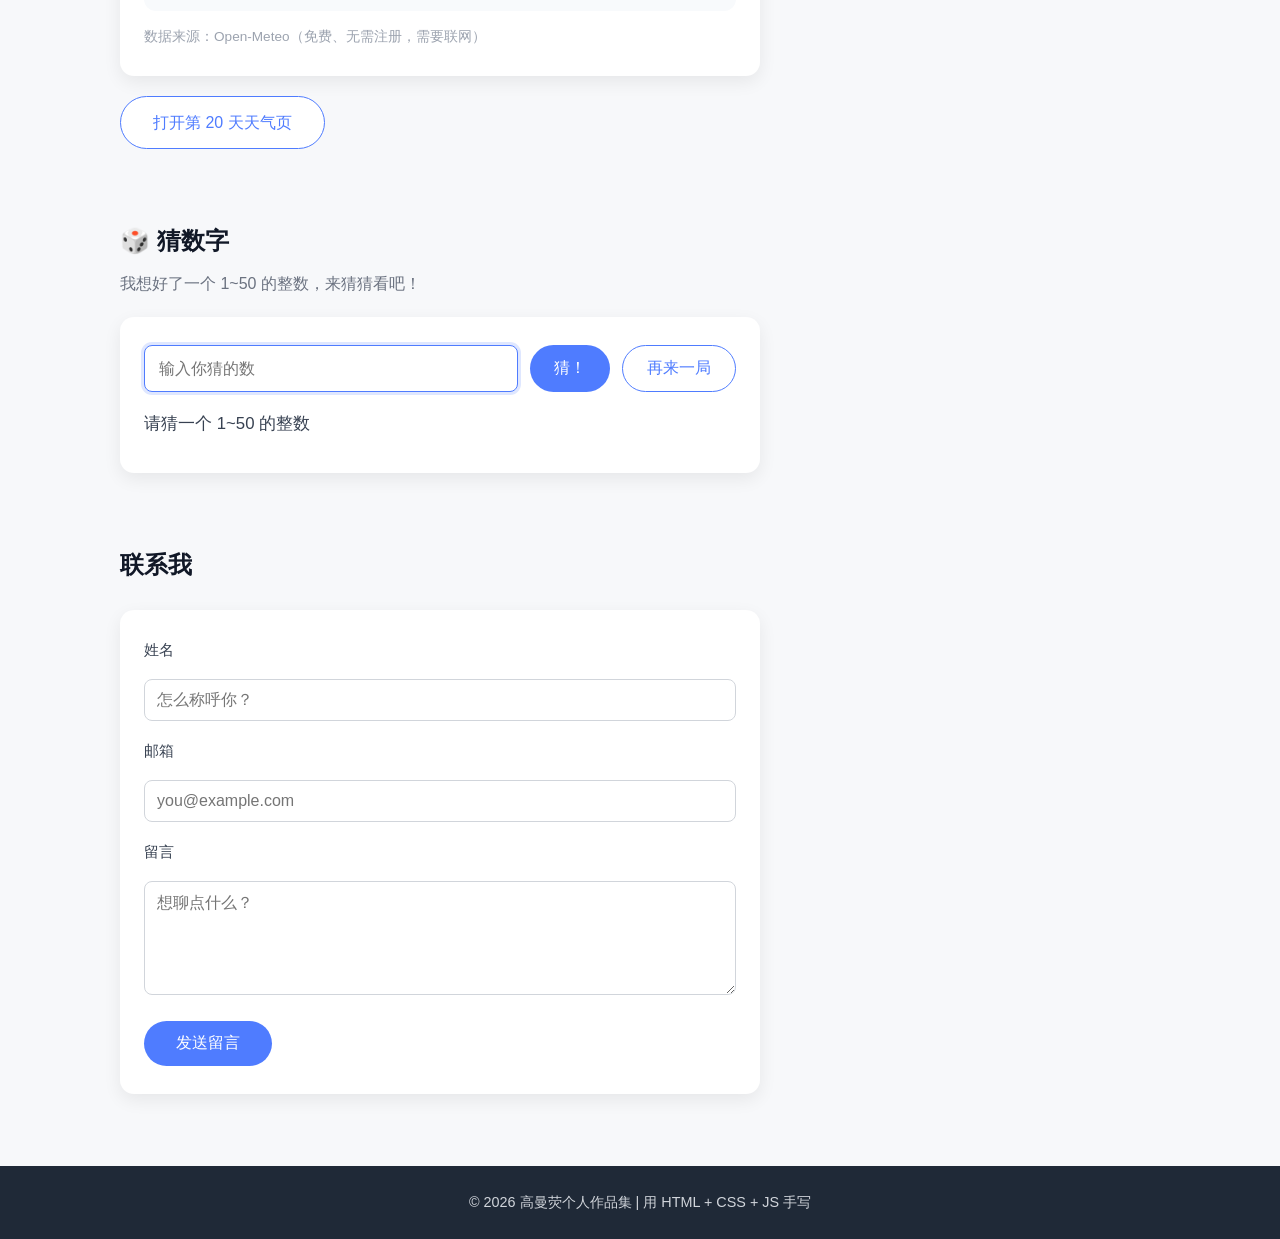
==== commit 6d9294b7: "第21天 空挡日" ====
--- a/index.html
+++ b/index.html
@@ -18,6 +18,8 @@
         <li><a href="#about">关于</a></li>
         <li><a href="#works">作品</a></li>
         <li><a href="#wardrobe">衣橱</a></li>
+        <li><a href="#weather">天气</a></li>
+        <li><a href="day19/http-cards.html">HTTP 卡片</a></li>
         <li><a href="#game">游戏</a></li>
         <li><a href="#contact">联系</a></li>
       </ul>
@@ -94,7 +96,7 @@
       <p class="wardrobe-desc">
         衣服数据存在 <code>localStorage</code> 里，添加、删除后刷新页面也不会丢 ——
         页面打开时读数据、增删之后存回去，再用 <code>map</code> 把卡片渲染出来，
-        还可以按名称搜索、按价格从低到高排序。
+        还可以按名称搜索、按价格从低到高或从高到低排序。
       </p>
 
       <div class="wardrobe-toolbar">
@@ -147,7 +149,30 @@
       </form>
 
       <p class="wardrobe-more">
-        <a class="btn btn-ghost" href="wardrobe.html"> 打开完整衣橱页：DOM 动态渲染练习</a>
+        <a class="btn btn-ghost" href="wardrobe.html">打开完整衣橱页：DOM 动态渲染练习</a>
+        <a class="btn btn-ghost" href="day21/app.html">打开衣橱 + 天气合并版</a>
+      </p>
+    </section>
+
+    <section id="weather" class="weather container">
+      <h2>🌤️ 天气查询</h2>
+      <p class="weather-desc">
+        用 <code>fetch</code> 调 Open-Meteo 的免费接口：先把城市名换成经纬度，再用经纬度查当前天气。
+        查询时按钮变成加载状态，断网之类的错误靠 <code>try/catch</code> 接住，服务器返回的错误状态码靠 <code>res.ok</code> 检查。
+      </p>
+
+      <div class="weather-box">
+        <div class="weather-form">
+          <input class="weather-city" id="wt-city" type="text" placeholder="输入城市，如：杭州" value="杭州">
+          <button class="btn" id="wt-btn" type="button">查询</button>
+        </div>
+
+        <div class="weather-result" id="wt-result">输入城市后点「查询」，也可以直接按回车</div>
+        <p class="weather-note">数据来源：Open-Meteo（免费、无需注册，需要联网）</p>
+      </div>
+
+      <p class="weather-more">
+        <a class="btn btn-ghost" href="day20/weather.html">打开第 20 天天气页</a>
       </p>
     </section>
 
@@ -286,6 +311,7 @@
       }
 
       let currentSeason = "全部";
+      let sortAsc = null;
 
       const gridEl = document.getElementById("wardrobeGrid");
       const statsEl = document.getElementById("wardrobeStats");
@@ -338,6 +364,11 @@
         const word = searchEl.value.trim();
         if (word) {
           list = list.filter(item => item.name.includes(word));
+        }
+        if (sortAsc !== null) {
+          list.sort(function (a, b) {
+            return sortAsc ? a.price - b.price : b.price - a.price;
+          });
         }
 
         gridEl.innerHTML = list.map(item => {
@@ -400,10 +431,18 @@
       });
 
       sortBtn.addEventListener("click", function () {
-        const wardrobe = loadData().sort((a, b) => a.price - b.price);
-        saveData(wardrobe);
+        if (sortAsc === null) {
+          sortAsc = true;
+          sortBtn.textContent = "价格 ↑";
+        } else if (sortAsc) {
+          sortAsc = false;
+          sortBtn.textContent = "价格 ↓";
+        } else {
+          sortAsc = null;
+          sortBtn.textContent = "按价格排序";
+        }
         render();
-        showToast("⬆️ 已按价格从低到高排序");
+        showToast(sortAsc === null ? "↩️ 已恢复默认顺序" : "💰 已按价格排序");
       });
 
       formEl.addEventListener("submit", function (e) {
@@ -428,5 +467,104 @@
     })();
   </script>
 
+  <script>
+    (function () {
+      const cityEl = document.getElementById("wt-city");
+      const btn = document.getElementById("wt-btn");
+      const resultEl = document.getElementById("wt-result");
+
+      const WEATHER_TEXT = {
+        0: "晴",
+        1: "多云", 2: "多云", 3: "阴",
+        45: "雾", 48: "雾凇",
+        51: "毛毛雨", 53: "毛毛雨", 55: "毛毛雨",
+        61: "小雨", 63: "中雨", 65: "大雨",
+        66: "冻雨", 67: "冻雨",
+        71: "小雪", 73: "中雪", 75: "大雪", 77: "雪粒",
+        80: "阵雨", 81: "阵雨", 82: "强阵雨",
+        85: "阵雪", 86: "阵雪",
+        95: "雷阵雨", 96: "雷阵雨伴冰雹", 99: "雷阵雨伴冰雹"
+      };
+
+      let isLoading = false;
+
+      function weatherToText(code) {
+        return WEATHER_TEXT[code] || "未知天气";
+      }
+
+      function tipByTemp(temp) {
+        if (temp >= 28) return "🔥 体感建议：穿短袖，别忘了防晒";
+        if (temp >= 18) return "🙂 体感建议：温度刚好，一件长袖就够";
+        if (temp >= 10) return "🍂 体感建议：有点凉，加件薄外套";
+        if (temp >= 0) return "🧥 体感建议：冷了，毛衣配外套";
+        return "🧣 体感建议：零下了，羽绒服和帽子都戴上";
+      }
+
+      function showLoading() {
+        resultEl.innerHTML = '<p class="weather-loading">⏳ 正在查询…</p>';
+      }
+
+      function showError(msg) {
+        resultEl.innerHTML = '<p class="weather-err">❌ ' + msg + '</p>';
+      }
+
+      function showWeather(city, weather) {
+        resultEl.innerHTML = `
+          <p class="weather-place">${city}</p>
+          <p class="weather-temp">${weather.temperature}°C</p>
+          <p class="weather-meta">${weatherToText(weather.weathercode)} · 风速 ${weather.windspeed} km/h</p>
+          <p class="weather-tip">${tipByTemp(weather.temperature)}</p>`;
+      }
+
+      async function getWeather(cityName) {
+        const geoUrl = `https://geocoding-api.open-meteo.com/v1/search?name=${encodeURIComponent(cityName)}&language=zh`;
+        const geoRes = await fetch(geoUrl);
+        if (!geoRes.ok) throw new Error("地理服务出错：" + geoRes.status);
+        const geoData = await geoRes.json();
+        if (!geoData.results || geoData.results.length === 0) {
+          throw new Error("找不到这个城市，换个名字试试？");
+        }
+        const place = geoData.results[0];
+
+        const weatherUrl = `https://api.open-meteo.com/v1/forecast?latitude=${place.latitude}&longitude=${place.longitude}&current_weather=true`;
+        const wRes = await fetch(weatherUrl);
+        if (!wRes.ok) throw new Error("天气服务出错：" + wRes.status);
+        const wData = await wRes.json();
+        return { city: place.name, weather: wData.current_weather };
+      }
+
+      async function query() {
+        if (isLoading) return;
+
+        const city = cityEl.value.trim();
+        if (!city) {
+          showError("先输入城市名");
+          return;
+        }
+
+        isLoading = true;
+        btn.disabled = true;
+        btn.textContent = "查询中…";
+        showLoading();
+
+        try {
+          const info = await getWeather(city);
+          showWeather(info.city, info.weather);
+        } catch (err) {
+          showError(err.message);
+        } finally {
+          isLoading = false;
+          btn.disabled = false;
+          btn.textContent = "查询";
+        }
+      }
+
+      btn.addEventListener("click", query);
+      cityEl.addEventListener("keydown", function (e) {
+        if (e.key === "Enter") query();
+      });
+    })();
+  </script>
+
 </body>
 </html>
--- a/style.css
+++ b/style.css
@@ -692,6 +692,9 @@
 
 .wardrobe-more {
   margin-top: 20px;
+  display: flex;
+  flex-wrap: wrap;
+  gap: 12px;
 }
 
 .page-wardrobe {
@@ -762,3 +765,150 @@
   border-radius: 5px;
   font-size: 0.9em;
 }
+
+.weather {
+  padding-top: 48px;
+  padding-bottom: 24px;
+}
+
+.weather h2 {
+  font-size: 1.5rem;
+  margin-bottom: 8px;
+  color: #111827;
+}
+
+.weather-desc {
+  color: #6b7280;
+  margin-bottom: 20px;
+}
+
+.weather-desc code {
+  background: #eef2ff;
+  color: #4f7cff;
+  padding: 1px 6px;
+  border-radius: 5px;
+  font-size: 0.9em;
+}
+
+.weather-box {
+  max-width: 640px;
+  background: #fff;
+  padding: 28px 24px;
+  border-radius: 14px;
+  box-shadow: 0 6px 18px rgba(0, 0, 0, 0.07);
+}
+
+.weather-form {
+  display: flex;
+  flex-wrap: wrap;
+  gap: 12px;
+}
+
+.weather-city {
+  flex: 1 1 200px;
+  padding: 12px 14px;
+  border: 1px solid #d1d5db;
+  border-radius: 8px;
+  font-size: 1rem;
+  font-family: inherit;
+  color: #111827;
+  background: #fff;
+}
+
+.weather-city:focus {
+  outline: none;
+  border-color: #4f7cff;
+  box-shadow: 0 0 0 3px rgba(79, 124, 255, 0.18);
+}
+
+.weather-form .btn {
+  padding: 12px 28px;
+}
+
+.weather-result {
+  margin-top: 18px;
+  padding: 20px;
+  min-height: 132px;
+  border-radius: 12px;
+  background: #f8fafc;
+  color: #6b7280;
+  font-size: 0.95rem;
+}
+
+.weather-place {
+  font-size: 1rem;
+  color: #6b7280;
+}
+
+.weather-temp {
+  margin: 6px 0;
+  font-size: 2.6rem;
+  font-weight: 700;
+  line-height: 1.2;
+  color: #111827;
+}
+
+.weather-meta {
+  font-size: 0.925rem;
+  color: #4b5563;
+}
+
+.weather-tip {
+  margin-top: 12px;
+  padding: 10px 14px;
+  border-radius: 8px;
+  background: #eef2ff;
+  color: #3b63e8;
+  font-size: 0.95rem;
+}
+
+.weather-err {
+  color: #dc2626;
+  font-size: 0.95rem;
+}
+
+.weather-loading {
+  color: #6b7280;
+}
+
+.weather-note {
+  margin-top: 14px;
+  font-size: 0.85rem;
+  color: #9ca3af;
+}
+
+.weather-more {
+  margin-top: 20px;
+  display: flex;
+  flex-wrap: wrap;
+  gap: 12px;
+}
+
+.chip-danger {
+  color: #dc2626;
+  border-color: #fca5a5;
+}
+
+.chip-danger:hover {
+  background: #dc2626;
+  border-color: #dc2626;
+  color: #fff;
+}
+
+.app-page {
+  padding-top: 40px;
+  padding-bottom: 72px;
+}
+
+.app-lead {
+  color: #6b7280;
+  margin-bottom: 8px;
+}
+
+.app-lead code {
+  background: #eef2ff;
+  color: #4f7cff;
+  padding: 1px 6px;
+  border-radius: 5px;
+  font-size: 0.9em;
+}
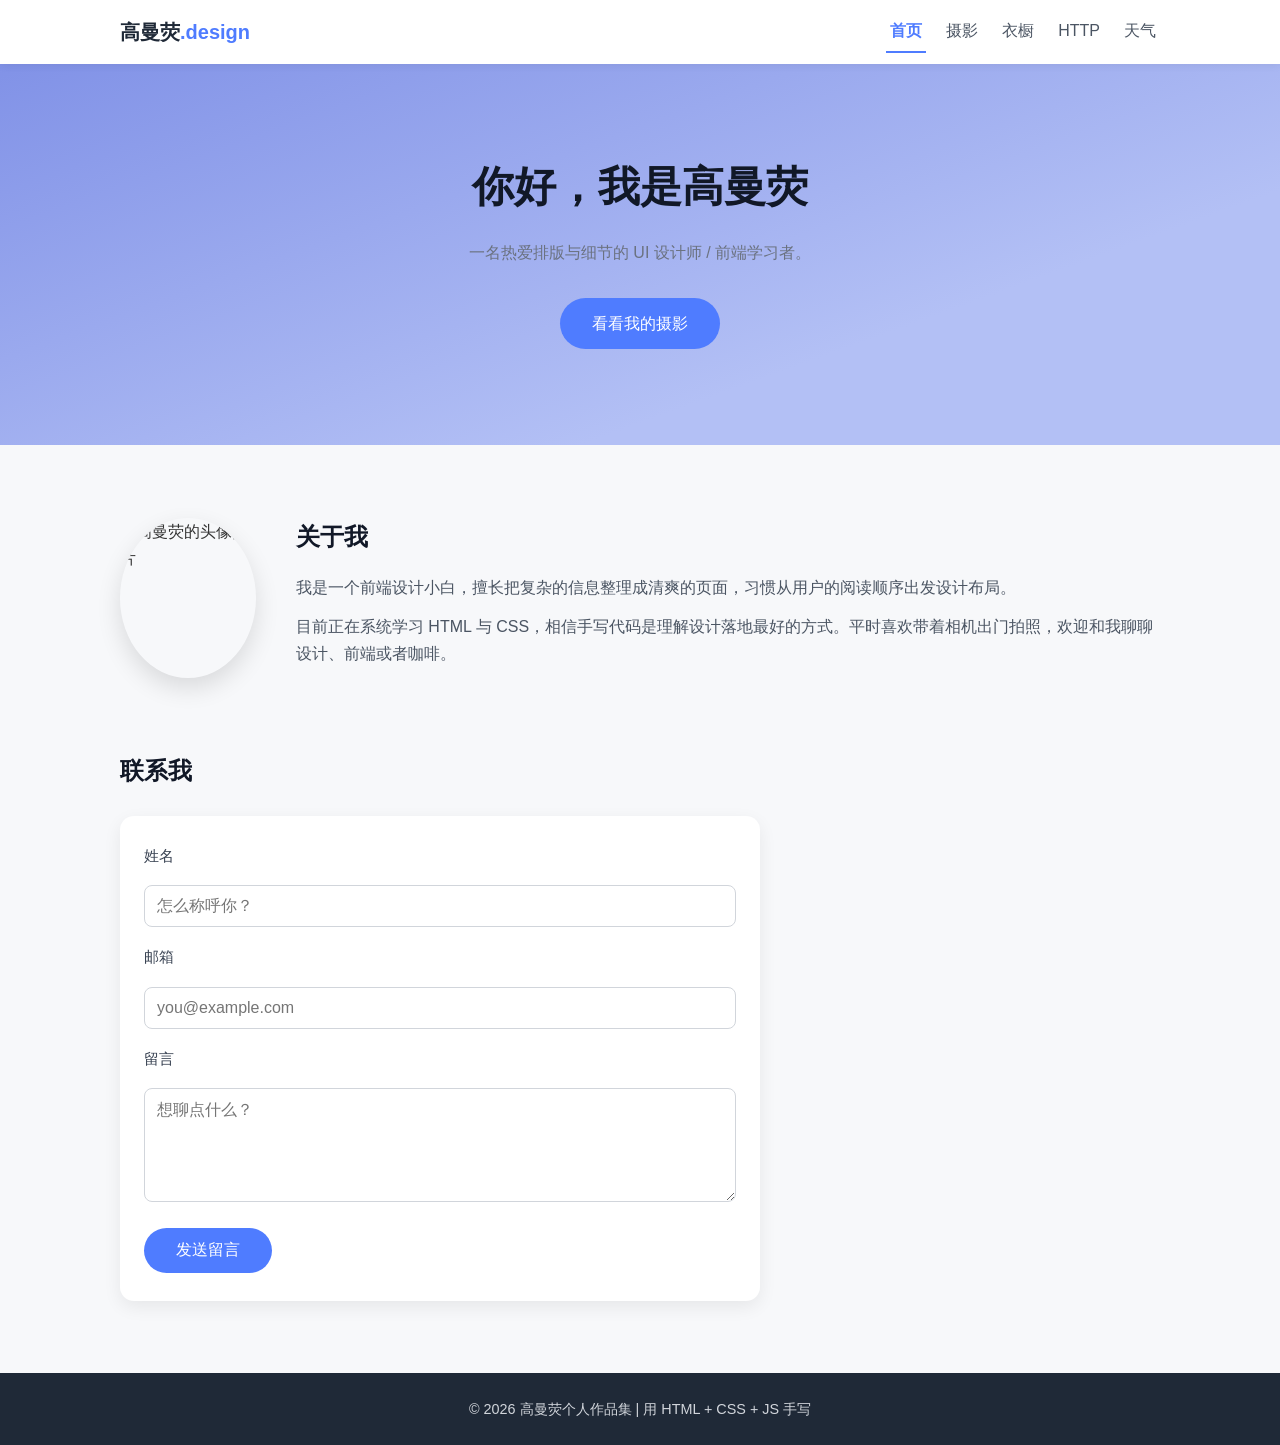
==== commit f9373e16: "把作品集拆成「首页只留个人介绍+联系」的多页结构（新建摄影页展示5张照片、独立天气页），统一五栏导航并修复死链" ====
--- a/index.html
+++ b/index.html
@@ -7,31 +7,24 @@
   <link rel="stylesheet" href="style.css">
 </head>
 <body>
-  <div class="save-toast" id="saveToast"></div>
-
   <header class="site-header">
     <nav class="nav container">
-      <a class="logo" href="#home">高曼荧<span>.design</span></a>
-
+      <a class="logo" href="index.html">高曼荧<span>.design</span></a>
       <ul class="nav-menu">
-        <li><a href="#home">首页</a></li>
-        <li><a href="#about">关于</a></li>
-        <li><a href="#works">作品</a></li>
-        <li><a href="#wardrobe">衣橱</a></li>
-        <li><a href="#weather">天气</a></li>
-        <li><a href="day19/http-cards.html">HTTP 卡片</a></li>
-        <li><a href="#game">游戏</a></li>
-        <li><a href="#contact">联系</a></li>
+        <li><a class="is-active" href="index.html">首页</a></li>
+        <li><a href="photo.html">摄影</a></li>
+        <li><a href="wardrobe.html">衣橱</a></li>
+        <li><a href="day19/http-cards.html">HTTP</a></li>
+        <li><a href="weather.html">天气</a></li>
       </ul>
     </nav>
   </header>
 
   <main>
-
     <section id="home" class="hero">
       <h1>你好，我是高曼荧</h1>
       <p>一名热爱排版与细节的 UI 设计师 / 前端学习者。</p>
-      <a class="btn" href="#works">看看我的作品</a>
+      <a class="btn" href="photo.html">看看我的摄影</a>
     </section>
 
     <section id="about" class="about container">
@@ -39,155 +32,8 @@
       <article class="about-text">
         <h2>关于我</h2>
         <p>我是一个前端设计小白，擅长把复杂的信息整理成清爽的页面，习惯从用户的阅读顺序出发设计布局。</p>
-        <p>目前正在系统学习 HTML 与 CSS，相信手写代码是理解设计落地最好的方式。欢迎和我聊聊设计、前端或者咖啡。</p>
+        <p>目前正在系统学习 HTML 与 CSS，相信手写代码是理解设计落地最好的方式。平时喜欢带着相机出门拍照，欢迎和我聊聊设计、前端或者咖啡。</p>
       </article>
-    </section>
-
-    <section id="works" class="works container">
-      <h2>作品墙</h2>
-      <ul class="works-grid">
-        <li>
-          <article class="card">
-            <img src="img/building.jpg" alt="building">
-            <h3>黄昏建筑</h3>
-            <p>黄昏时分的建筑美景</p>
-          </article>
-        </li>
-        <li>
-          <article class="card">
-            <img src="img/car.jpg" alt="car">
-            <h3>落日轻轨</h3>
-            <p>强调对比度的城市景色</p>
-          </article>
-        </li>
-        <li>
-          <article class="card">
-            <img src="img/park.jpg" alt="park">
-            <h3>庭院 婚礼</h3>
-            <p>中式建筑与西式婚礼的碰撞</p>
-          </article>
-        </li>
-        <li>
-          <article class="card">
-            <img src="img/station.jpg" alt="">
-            <h3>多色轻轨站</h3>
-            <p>玻璃映射下充满日式设计的轻轨站</p>
-          </article>
-        </li>
-        <li>
-          <article class="card">
-            <img src="img/sunshine.jpg" alt="sunshine">
-            <h3>阳光下的艺术建筑</h3>
-            <p>阳光洒在建筑上，营造出温暖而现代的氛围</p>
-          </article>
-        </li>
-        <li>
-          <article class="card">
-            <img src="https://picsum.photos/seed/works6/600/400" alt="作品六：环保公益活动海报设计图">
-            <h3>环保公益海报</h3>
-            <p>用几何插画讲一个回收的故事。</p>
-          </article>
-        </li>
-      </ul>
-    </section>
-
-    <section id="wardrobe" class="wardrobe container">
-      <h2>👗 我的衣橱</h2>
-      <p class="wardrobe-desc">
-        衣服数据存在 <code>localStorage</code> 里，添加、删除后刷新页面也不会丢 ——
-        页面打开时读数据、增删之后存回去，再用 <code>map</code> 把卡片渲染出来，
-        还可以按名称搜索、按价格从低到高或从高到低排序。
-      </p>
-
-      <div class="wardrobe-toolbar">
-        <div class="wardrobe-filters" id="wardrobeFilters">
-          <button class="chip is-active" type="button" data-season="全部">全部</button>
-          <button class="chip" type="button" data-season="春">春</button>
-          <button class="chip" type="button" data-season="夏">夏</button>
-          <button class="chip" type="button" data-season="秋">秋</button>
-          <button class="chip" type="button" data-season="冬">冬</button>
-          <button class="chip" type="button" data-season="四季">四季</button>
-        </div>
-        <div class="wardrobe-tools">
-          <input class="wardrobe-search" id="wardrobeSearch" type="text" placeholder="搜索名称，如：T恤">
-          <button class="chip" type="button" id="sortBtn">按价格排序</button>
-        </div>
-        <p class="wardrobe-stats" id="wardrobeStats"></p>
-      </div>
-
-      <ul class="wardrobe-grid" id="wardrobeGrid"></ul>
-
-      <form class="wardrobe-form" id="wardrobeForm">
-        <h3>➕ 加一件新衣服</h3>
-        <div class="wardrobe-form-row">
-          <div class="form-item">
-            <label for="clothName">名称</label>
-            <input type="text" id="clothName" placeholder="如：卡其短裙" required>
-          </div>
-          <div class="form-item">
-            <label for="clothColor">颜色</label>
-            <input type="text" id="clothColor" placeholder="如：卡其" required>
-          </div>
-          <div class="form-item">
-            <label for="clothSeason">季节</label>
-            <select id="clothSeason">
-              <option value="春">春</option>
-              <option value="夏">夏</option>
-              <option value="秋">秋</option>
-              <option value="冬">冬</option>
-              <option value="四季">四季</option>
-            </select>
-          </div>
-          <div class="form-item">
-            <label for="clothPrice">价格（元）</label>
-            <input type="number" id="clothPrice" min="1" placeholder="如：189" required>
-          </div>
-        </div>
-        <div class="wardrobe-form-actions">
-          <button type="submit" class="btn">加入衣橱</button>
-        </div>
-      </form>
-
-      <p class="wardrobe-more">
-        <a class="btn btn-ghost" href="wardrobe.html">打开完整衣橱页：DOM 动态渲染练习</a>
-        <a class="btn btn-ghost" href="day21/app.html">打开衣橱 + 天气合并版</a>
-      </p>
-    </section>
-
-    <section id="weather" class="weather container">
-      <h2>🌤️ 天气查询</h2>
-      <p class="weather-desc">
-        用 <code>fetch</code> 调 Open-Meteo 的免费接口：先把城市名换成经纬度，再用经纬度查当前天气。
-        查询时按钮变成加载状态，断网之类的错误靠 <code>try/catch</code> 接住，服务器返回的错误状态码靠 <code>res.ok</code> 检查。
-      </p>
-
-      <div class="weather-box">
-        <div class="weather-form">
-          <input class="weather-city" id="wt-city" type="text" placeholder="输入城市，如：杭州" value="杭州">
-          <button class="btn" id="wt-btn" type="button">查询</button>
-        </div>
-
-        <div class="weather-result" id="wt-result">输入城市后点「查询」，也可以直接按回车</div>
-        <p class="weather-note">数据来源：Open-Meteo（免费、无需注册，需要联网）</p>
-      </div>
-
-      <p class="weather-more">
-        <a class="btn btn-ghost" href="day20/weather.html">打开第 20 天天气页</a>
-      </p>
-    </section>
-
-    <section id="game" class="game container">
-      <h2>🎲 猜数字</h2>
-      <p class="game-desc">我想好了一个 1~50 的整数，来猜猜看吧！</p>
-      <div class="game-box">
-        <div class="game-input-row">
-          <input id="guess" type="number" min="1" max="50" placeholder="输入你猜的数">
-          <button id="btn" class="btn" type="button">猜！</button>
-          <button id="reset" class="btn btn-ghost" type="button">再来一局</button>
-        </div>
-        <p id="msg" class="game-msg">请猜一个 1~50 的整数</p>
-        <p id="tries" class="game-tries"></p>
-      </div>
     </section>
 
     <section id="contact" class="contact container">
@@ -208,363 +54,10 @@
         <button type="submit" class="btn">发送留言</button>
       </form>
     </section>
+  </main>
 
-  </main>
   <footer class="site-footer">
     <p>© 2026 高曼荧个人作品集 | 用 HTML + CSS + JS 手写</p>
   </footer>
-
-
-  <script>
-    (function () {
-      const guessEl = document.getElementById("guess");
-      const btn = document.getElementById("btn");
-      const resetBtn = document.getElementById("reset");
-      const msgEl = document.getElementById("msg");
-      const triesEl = document.getElementById("tries");
-
-      let answer, tries, gameOver;
-
-      function newGame() {
-        answer = Math.floor(Math.random() * 50) + 1;
-        tries = 0;
-        gameOver = false;
-        msgEl.textContent = "请猜一个 1~50 的整数";
-        msgEl.className = "game-msg";
-        triesEl.textContent = "";
-        guessEl.value = "";
-        guessEl.disabled = false;
-        btn.disabled = false;
-        guessEl.focus();
-      }
-
-      function check() {
-        if (gameOver) return;
-        const raw = guessEl.value.trim();
-        const guess = Number(raw);
-        if (raw === "" || !Number.isInteger(guess) || guess < 1 || guess > 50) {
-          msgEl.textContent = "⚠️ 请输入 1~50 的整数哦";
-          msgEl.className = "game-msg is-warn";
-          return;
-        }
-        tries++;
-        if (guess === answer) {
-          msgEl.textContent = `🎉 猜对了！答案就是 ${answer}，共用 ${tries} 次`;
-          msgEl.className = "game-msg is-win";
-          gameOver = true;
-          guessEl.disabled = true;
-          btn.disabled = true;
-        } else if (guess > answer) {
-          msgEl.textContent = "大了，往小猜 👇";
-          msgEl.className = "game-msg";
-        } else {
-          msgEl.textContent = "小了，往大猜 👆";
-          msgEl.className = "game-msg";
-        }
-        triesEl.textContent = `已猜 ${tries} 次`;
-        guessEl.select();
-      }
-
-      btn.addEventListener("click", check);
-      resetBtn.addEventListener("click", newGame);
-      guessEl.addEventListener("keydown", (e) => {
-        if (e.key === "Enter") check();
-      });
-
-      newGame();
-    })();
-  </script>
-
-
-  <script>
-    (function () {
-      const KEY = "my_wardrobe";
-
-      const defaultWardrobe = [
-        { id: 1, name: "白色T恤",   color: "白色", season: "夏", price: 99  },
-        { id: 2, name: "蓝色衬衫",   color: "蓝色", season: "春", price: 199 },
-        { id: 3, name: "红色卫衣",   color: "红色", season: "秋", price: 259 },
-        { id: 4, name: "黑色西裤",   color: "黑色", season: "四季", price: 299 },
-        { id: 5, name: "米色风衣",   color: "米色", season: "春", price: 499 },
-        { id: 6, name: "牛仔外套",   color: "蓝色", season: "秋", price: 359 },
-        { id: 7, name: "灰色毛衣",   color: "灰色", season: "冬", price: 279 },
-        { id: 8, name: "碎花连衣裙", color: "花色", season: "夏", price: 329 },
-        { id: 9, name: "羽绒服",     color: "黑色", season: "冬", price: 899 },
-        { id: 10, name: "运动短裤",  color: "灰色", season: "夏", price: 129 }
-      ];
-
-      function loadData() {
-        try {
-          const str = localStorage.getItem(KEY);
-          return str ? JSON.parse(str) : defaultWardrobe.slice();
-        } catch {
-          return defaultWardrobe.slice();
-        }
-      }
-
-      function saveData(arr) {
-        localStorage.setItem(KEY, JSON.stringify(arr));
-      }
-
-      if (localStorage.getItem(KEY) === null) {
-        saveData(defaultWardrobe);
-      }
-
-      let currentSeason = "全部";
-      let sortAsc = null;
-
-      const gridEl = document.getElementById("wardrobeGrid");
-      const statsEl = document.getElementById("wardrobeStats");
-      const filtersEl = document.getElementById("wardrobeFilters");
-      const formEl = document.getElementById("wardrobeForm");
-      const searchEl = document.getElementById("wardrobeSearch");
-      const sortBtn = document.getElementById("sortBtn");
-      const toastEl = document.getElementById("saveToast");
-
-      function showToast(text, isError) {
-        toastEl.textContent = text;
-        if (isError) {
-          toastEl.classList.add("is-error");
-        } else {
-          toastEl.classList.remove("is-error");
-        }
-        toastEl.classList.add("is-show");
-        setTimeout(function () {
-          toastEl.classList.remove("is-show");
-        }, 2000);
-      }
-
-      function addCloth(item) {
-        const wardrobe = loadData();
-        wardrobe.push({
-          id: Date.now(),
-          name: item.name,
-          color: item.color,
-          season: item.season,
-          price: item.price
-        });
-        saveData(wardrobe);
-        render();
-      }
-
-      function removeCloth(id) {
-        const wardrobe = loadData().filter(item => String(item.id) !== String(id));
-        saveData(wardrobe);
-        render();
-      }
-
-      function findBySeason(season) {
-        const wardrobe = loadData();
-        if (season === "全部") return wardrobe;
-        return wardrobe.filter(item => item.season === season);
-      }
-
-      function render() {
-        let list = findBySeason(currentSeason);
-        const word = searchEl.value.trim();
-        if (word) {
-          list = list.filter(item => item.name.includes(word));
-        }
-        if (sortAsc !== null) {
-          list.sort(function (a, b) {
-            return sortAsc ? a.price - b.price : b.price - a.price;
-          });
-        }
-
-        gridEl.innerHTML = list.map(item => {
-          const { id, name, color, season, price } = item;
-          return `
-            <li>
-              <article class="card cloth-card">
-                <h3>${name}</h3>
-                <p class="cloth-meta">
-                  <span class="cloth-dot" style="background:${colorToHex(color)}"></span>
-                  ${color} · ${season}
-                </p>
-                <p class="cloth-price">¥${price}</p>
-                <button class="cloth-del" type="button" data-id="${id}">删除</button>
-              </article>
-            </li>`;
-        }).join("");
-
-        if (list.length === 0) {
-          gridEl.innerHTML = `<li class="cloth-empty">没有找到符合条件的衣服，下面加一件吧 👇</li>`;
-        }
-
-        let total = 0;
-        for (let i = 0; i < list.length; i++) {
-          total = total + list[i].price;
-        }
-        const avg = list.length ? Math.round(total / list.length) : 0;
-        statsEl.textContent = `共 ${list.length} 件 · 均价 ¥${avg}`;
-      }
-
-      function colorToHex(color) {
-        const map = {
-          "白色": "#f3f4f6", "黑色": "#111827", "蓝色": "#3b82f6", "红色": "#ef4444",
-          "灰色": "#9ca3af", "米色": "#e7d8c0", "花色": "#f472b6", "卡其": "#c2a878",
-          "绿色": "#22c55e", "黄色": "#facc15", "紫色": "#a855f7"
-        };
-        return map[color] || "#d1d5db";
-      }
-
-      gridEl.addEventListener("click", function (e) {
-        if (!e.target.matches(".cloth-del")) return;
-        removeCloth(Number(e.target.dataset.id));
-        showToast("🗑️ 已删掉一件");
-      });
-
-      const chips = filtersEl.querySelectorAll(".chip");
-      for (let i = 0; i < chips.length; i++) {
-        chips[i].addEventListener("click", function () {
-          currentSeason = this.dataset.season;
-          for (let j = 0; j < chips.length; j++) {
-            chips[j].classList.remove("is-active");
-          }
-          this.classList.add("is-active");
-          render();
-        });
-      }
-
-      searchEl.addEventListener("input", function () {
-        render();
-      });
-
-      sortBtn.addEventListener("click", function () {
-        if (sortAsc === null) {
-          sortAsc = true;
-          sortBtn.textContent = "价格 ↑";
-        } else if (sortAsc) {
-          sortAsc = false;
-          sortBtn.textContent = "价格 ↓";
-        } else {
-          sortAsc = null;
-          sortBtn.textContent = "按价格排序";
-        }
-        render();
-        showToast(sortAsc === null ? "↩️ 已恢复默认顺序" : "💰 已按价格排序");
-      });
-
-      formEl.addEventListener("submit", function (e) {
-        e.preventDefault();
-        const name = document.getElementById("clothName").value.trim();
-        const color = document.getElementById("clothColor").value.trim();
-        const season = document.getElementById("clothSeason").value;
-        const price = Number(document.getElementById("clothPrice").value);
-        if (!name || !color || !(price > 0)) {
-          showToast("⚠️ 请填写名称、颜色和大于 0 的价格", true);
-          return;
-        }
-
-        addCloth({ name, color, season, price });
-        formEl.reset();
-        showToast("✅ 已保存");
-      });
-
-      render();
-
-      window.wardrobeApp = { loadData, saveData, addCloth, removeCloth, findBySeason };
-    })();
-  </script>
-
-  <script>
-    (function () {
-      const cityEl = document.getElementById("wt-city");
-      const btn = document.getElementById("wt-btn");
-      const resultEl = document.getElementById("wt-result");
-
-      const WEATHER_TEXT = {
-        0: "晴",
-        1: "多云", 2: "多云", 3: "阴",
-        45: "雾", 48: "雾凇",
-        51: "毛毛雨", 53: "毛毛雨", 55: "毛毛雨",
-        61: "小雨", 63: "中雨", 65: "大雨",
-        66: "冻雨", 67: "冻雨",
-        71: "小雪", 73: "中雪", 75: "大雪", 77: "雪粒",
-        80: "阵雨", 81: "阵雨", 82: "强阵雨",
-        85: "阵雪", 86: "阵雪",
-        95: "雷阵雨", 96: "雷阵雨伴冰雹", 99: "雷阵雨伴冰雹"
-      };
-
-      let isLoading = false;
-
-      function weatherToText(code) {
-        return WEATHER_TEXT[code] || "未知天气";
-      }
-
-      function tipByTemp(temp) {
-        if (temp >= 28) return "🔥 体感建议：穿短袖，别忘了防晒";
-        if (temp >= 18) return "🙂 体感建议：温度刚好，一件长袖就够";
-        if (temp >= 10) return "🍂 体感建议：有点凉，加件薄外套";
-        if (temp >= 0) return "🧥 体感建议：冷了，毛衣配外套";
-        return "🧣 体感建议：零下了，羽绒服和帽子都戴上";
-      }
-
-      function showLoading() {
-        resultEl.innerHTML = '<p class="weather-loading">⏳ 正在查询…</p>';
-      }
-
-      function showError(msg) {
-        resultEl.innerHTML = '<p class="weather-err">❌ ' + msg + '</p>';
-      }
-
-      function showWeather(city, weather) {
-        resultEl.innerHTML = `
-          <p class="weather-place">${city}</p>
-          <p class="weather-temp">${weather.temperature}°C</p>
-          <p class="weather-meta">${weatherToText(weather.weathercode)} · 风速 ${weather.windspeed} km/h</p>
-          <p class="weather-tip">${tipByTemp(weather.temperature)}</p>`;
-      }
-
-      async function getWeather(cityName) {
-        const geoUrl = `https://geocoding-api.open-meteo.com/v1/search?name=${encodeURIComponent(cityName)}&language=zh`;
-        const geoRes = await fetch(geoUrl);
-        if (!geoRes.ok) throw new Error("地理服务出错：" + geoRes.status);
-        const geoData = await geoRes.json();
-        if (!geoData.results || geoData.results.length === 0) {
-          throw new Error("找不到这个城市，换个名字试试？");
-        }
-        const place = geoData.results[0];
-
-        const weatherUrl = `https://api.open-meteo.com/v1/forecast?latitude=${place.latitude}&longitude=${place.longitude}&current_weather=true`;
-        const wRes = await fetch(weatherUrl);
-        if (!wRes.ok) throw new Error("天气服务出错：" + wRes.status);
-        const wData = await wRes.json();
-        return { city: place.name, weather: wData.current_weather };
-      }
-
-      async function query() {
-        if (isLoading) return;
-
-        const city = cityEl.value.trim();
-        if (!city) {
-          showError("先输入城市名");
-          return;
-        }
-
-        isLoading = true;
-        btn.disabled = true;
-        btn.textContent = "查询中…";
-        showLoading();
-
-        try {
-          const info = await getWeather(city);
-          showWeather(info.city, info.weather);
-        } catch (err) {
-          showError(err.message);
-        } finally {
-          isLoading = false;
-          btn.disabled = false;
-          btn.textContent = "查询";
-        }
-      }
-
-      btn.addEventListener("click", query);
-      cityEl.addEventListener("keydown", function (e) {
-        if (e.key === "Enter") query();
-      });
-    })();
-  </script>
-
 </body>
-</html>+</html>
--- a/style.css
+++ b/style.css
@@ -15,6 +15,13 @@
   color: #333;
   background: #f7f8fa;
   overflow-x: hidden;
+  display: flex;
+  flex-direction: column;
+  min-height: 100vh;
+}
+
+main {
+  flex: 1;
 }
 
 img {
@@ -80,6 +87,12 @@
 .nav-menu a:hover,
 .nav-menu a:focus-visible {
   color: #4f7cff;
+}
+
+.nav-menu a.is-active {
+  color: #4f7cff;
+  font-weight: 700;
+  border-bottom: 2px solid #4f7cff;
 }
 
 .hero {
@@ -326,62 +339,6 @@
   font-size: 0.9rem;
 }
 
-.game {
-  padding-top: 48px;
-  padding-bottom: 24px;
-}
-
-.game h2 {
-  font-size: 1.5rem;
-  margin-bottom: 8px;
-  color: #111827;
-}
-
-.game-desc {
-  color: #6b7280;
-  margin-bottom: 20px;
-}
-
-.game-box {
-  max-width: 640px;
-  background: #fff;
-  padding: 28px 24px;
-  border-radius: 14px;
-  box-shadow: 0 6px 18px rgba(0, 0, 0, 0.07);
-}
-
-.game-input-row {
-  display: flex;
-  flex-wrap: wrap;
-  gap: 12px;
-}
-
-#guess {
-  flex: 1 1 180px;
-  padding: 12px 14px;
-  border: 1px solid #d1d5db;
-  border-radius: 8px;
-  font-size: 1rem;
-  font-family: inherit;
-  color: #111827;
-  background: #fff;
-}
-
-#guess:focus {
-  outline: none;
-  border-color: #4f7cff;
-  box-shadow: 0 0 0 3px rgba(79, 124, 255, 0.18);
-}
-
-#guess:disabled {
-  background: #f3f4f6;
-  color: #9ca3af;
-}
-
-.game .btn {
-  padding: 12px 24px;
-}
-
 .btn-ghost {
   background: #fff;
   color: #4f7cff;
@@ -397,38 +354,6 @@
   opacity: 0.5;
   cursor: not-allowed;
   transform: none;
-}
-
-.game-msg {
-  margin-top: 18px;
-  font-size: 1.05rem;
-  color: #374151;
-}
-
-.game-msg.is-win {
-  color: #16a34a;
-  font-weight: 700;
-}
-
-.game-msg.is-warn {
-  color: #d97706;
-}
-
-.game-tries {
-  margin-top: 6px;
-  font-size: 0.9rem;
-  color: #9ca3af;
-}
-
-#guess::-webkit-outer-spin-button,
-#guess::-webkit-inner-spin-button {
-  -webkit-appearance: none;
-  margin: 0;
-}
-
-#guess {
-  -moz-appearance: textfield;
-  appearance: textfield;
 }
 
 .wardrobe {
